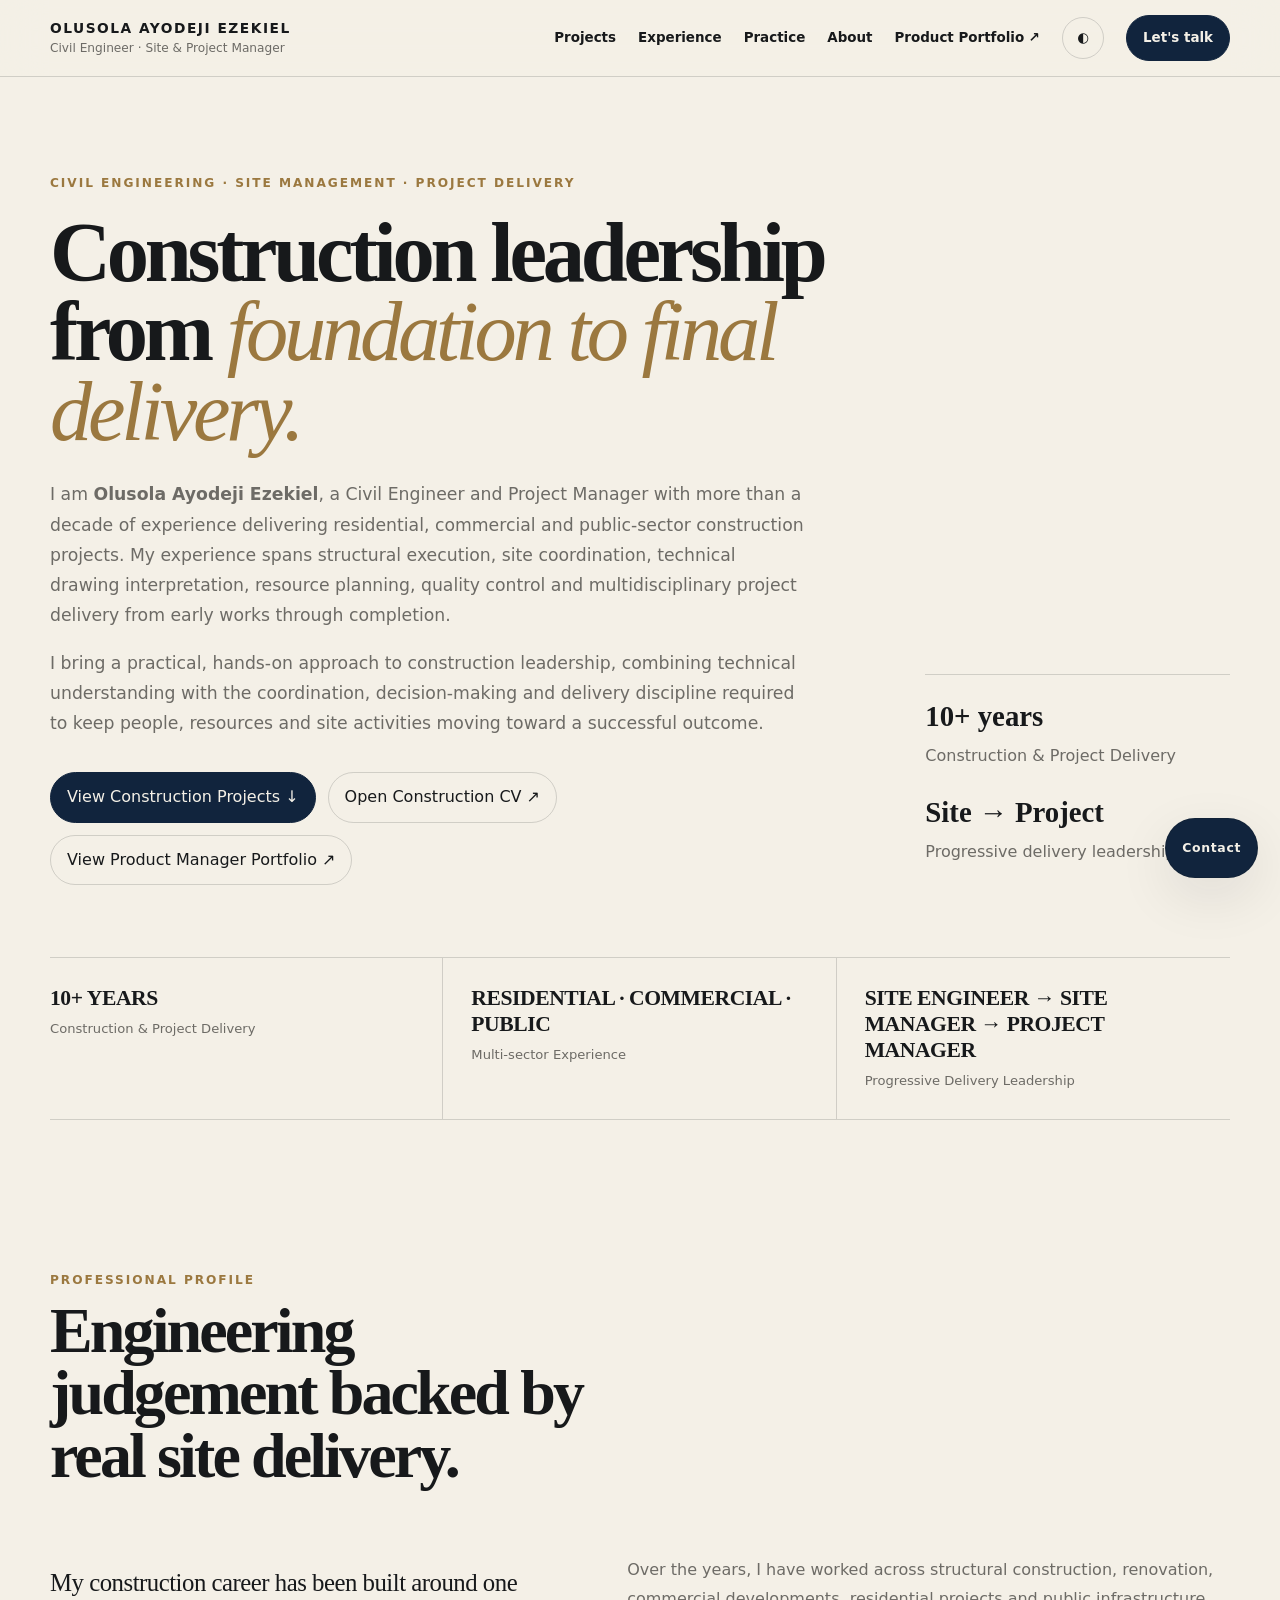
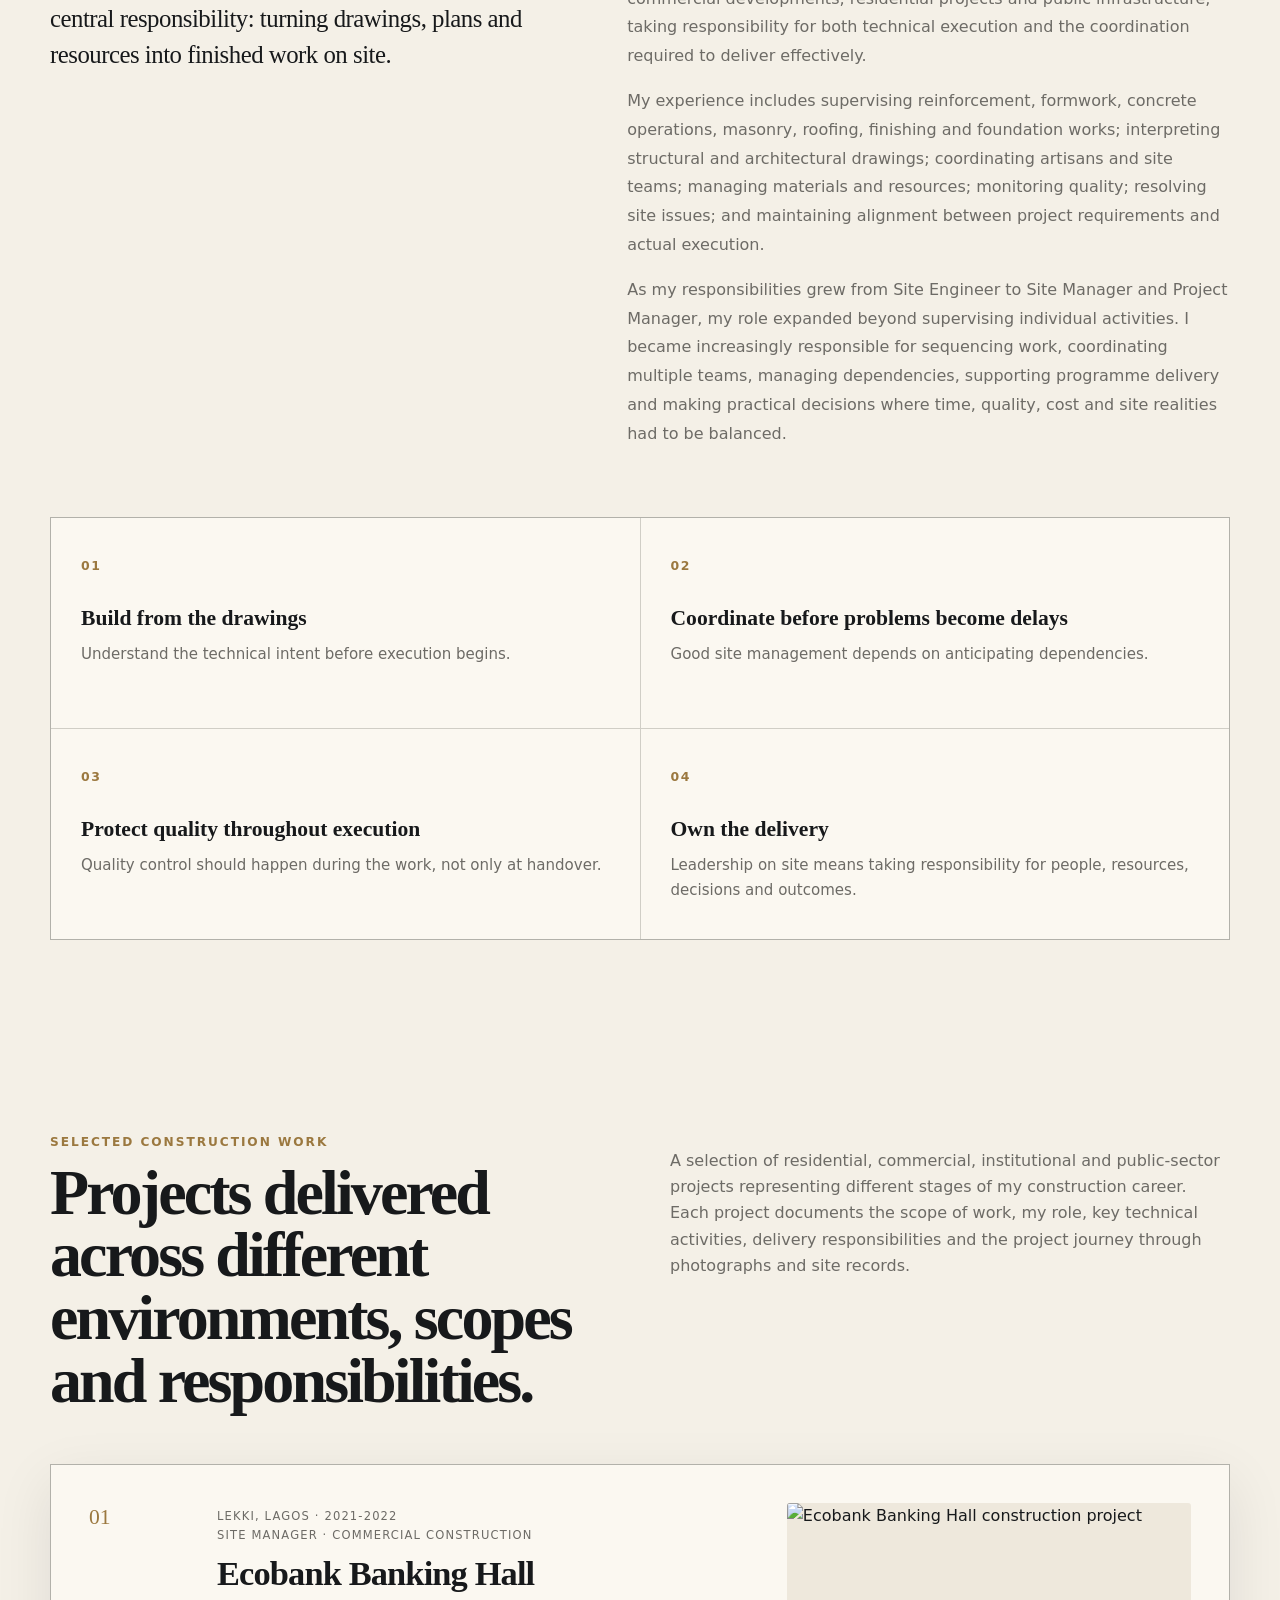
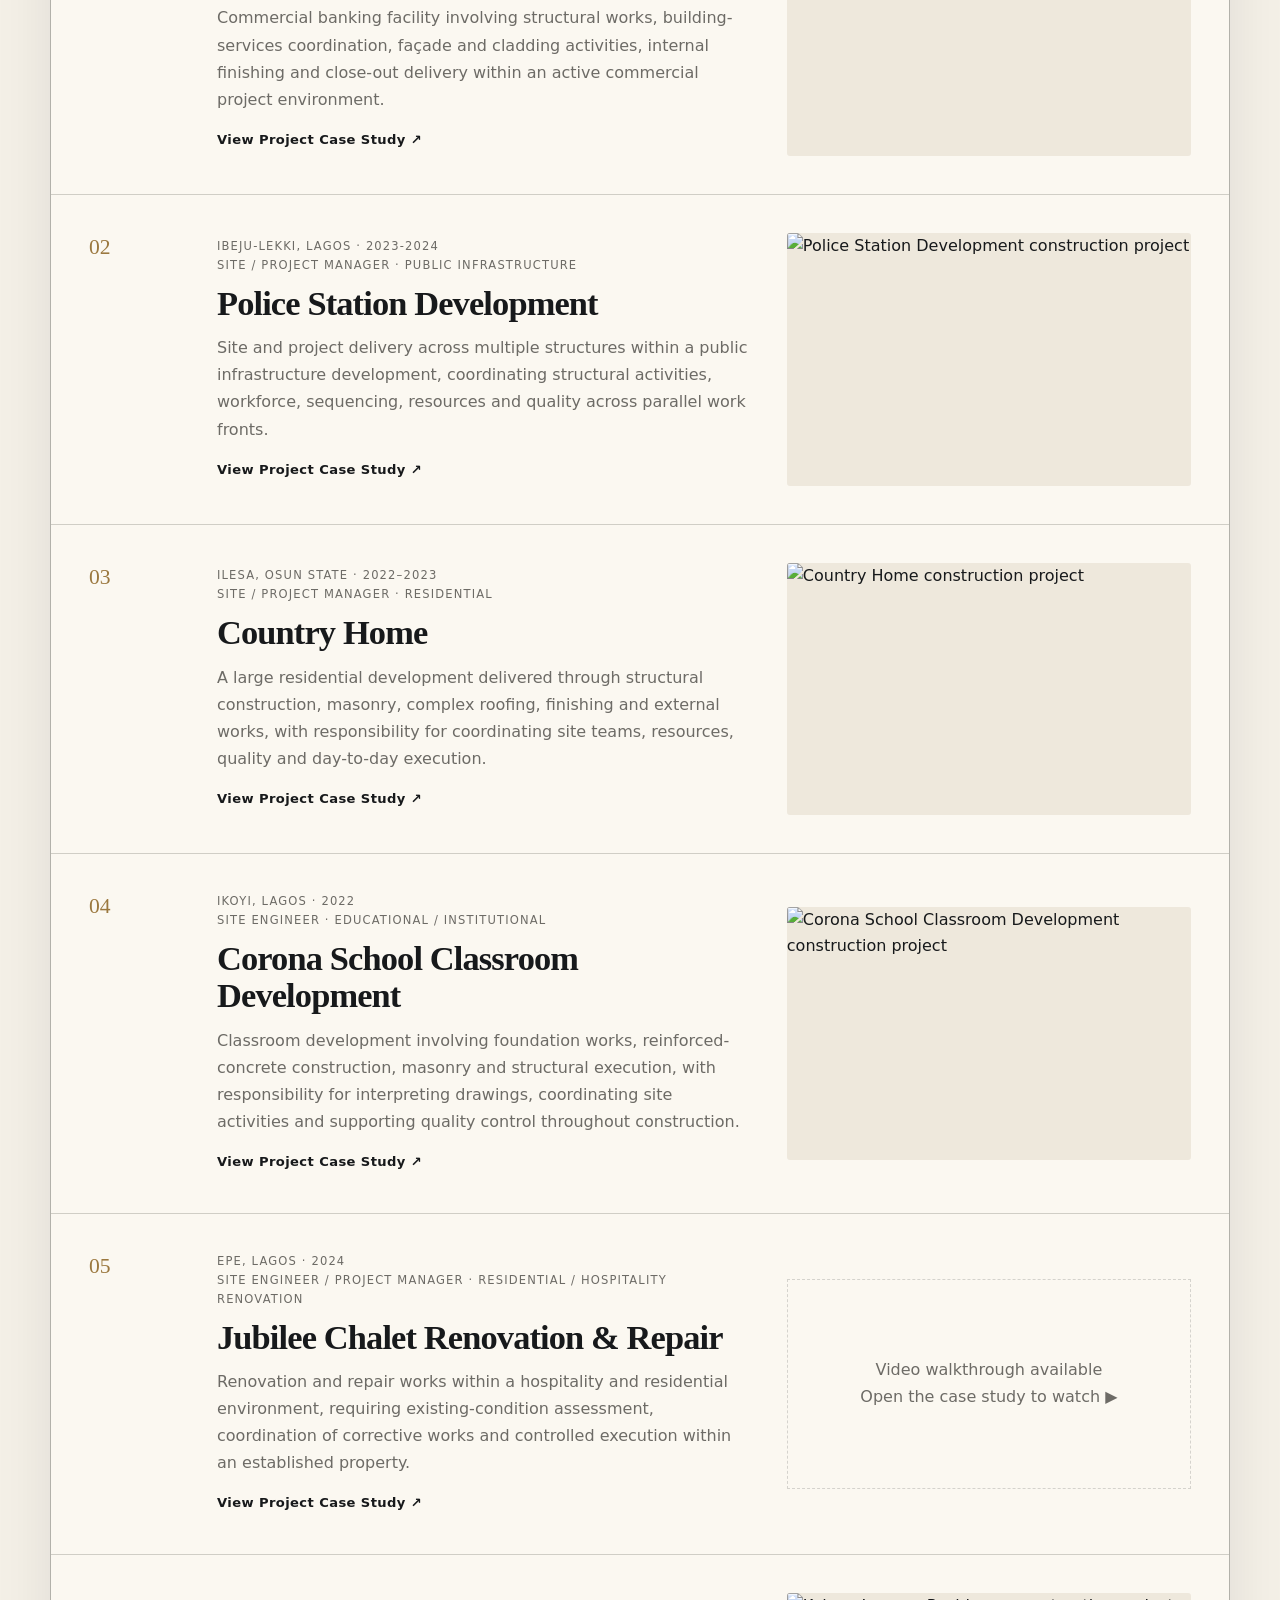
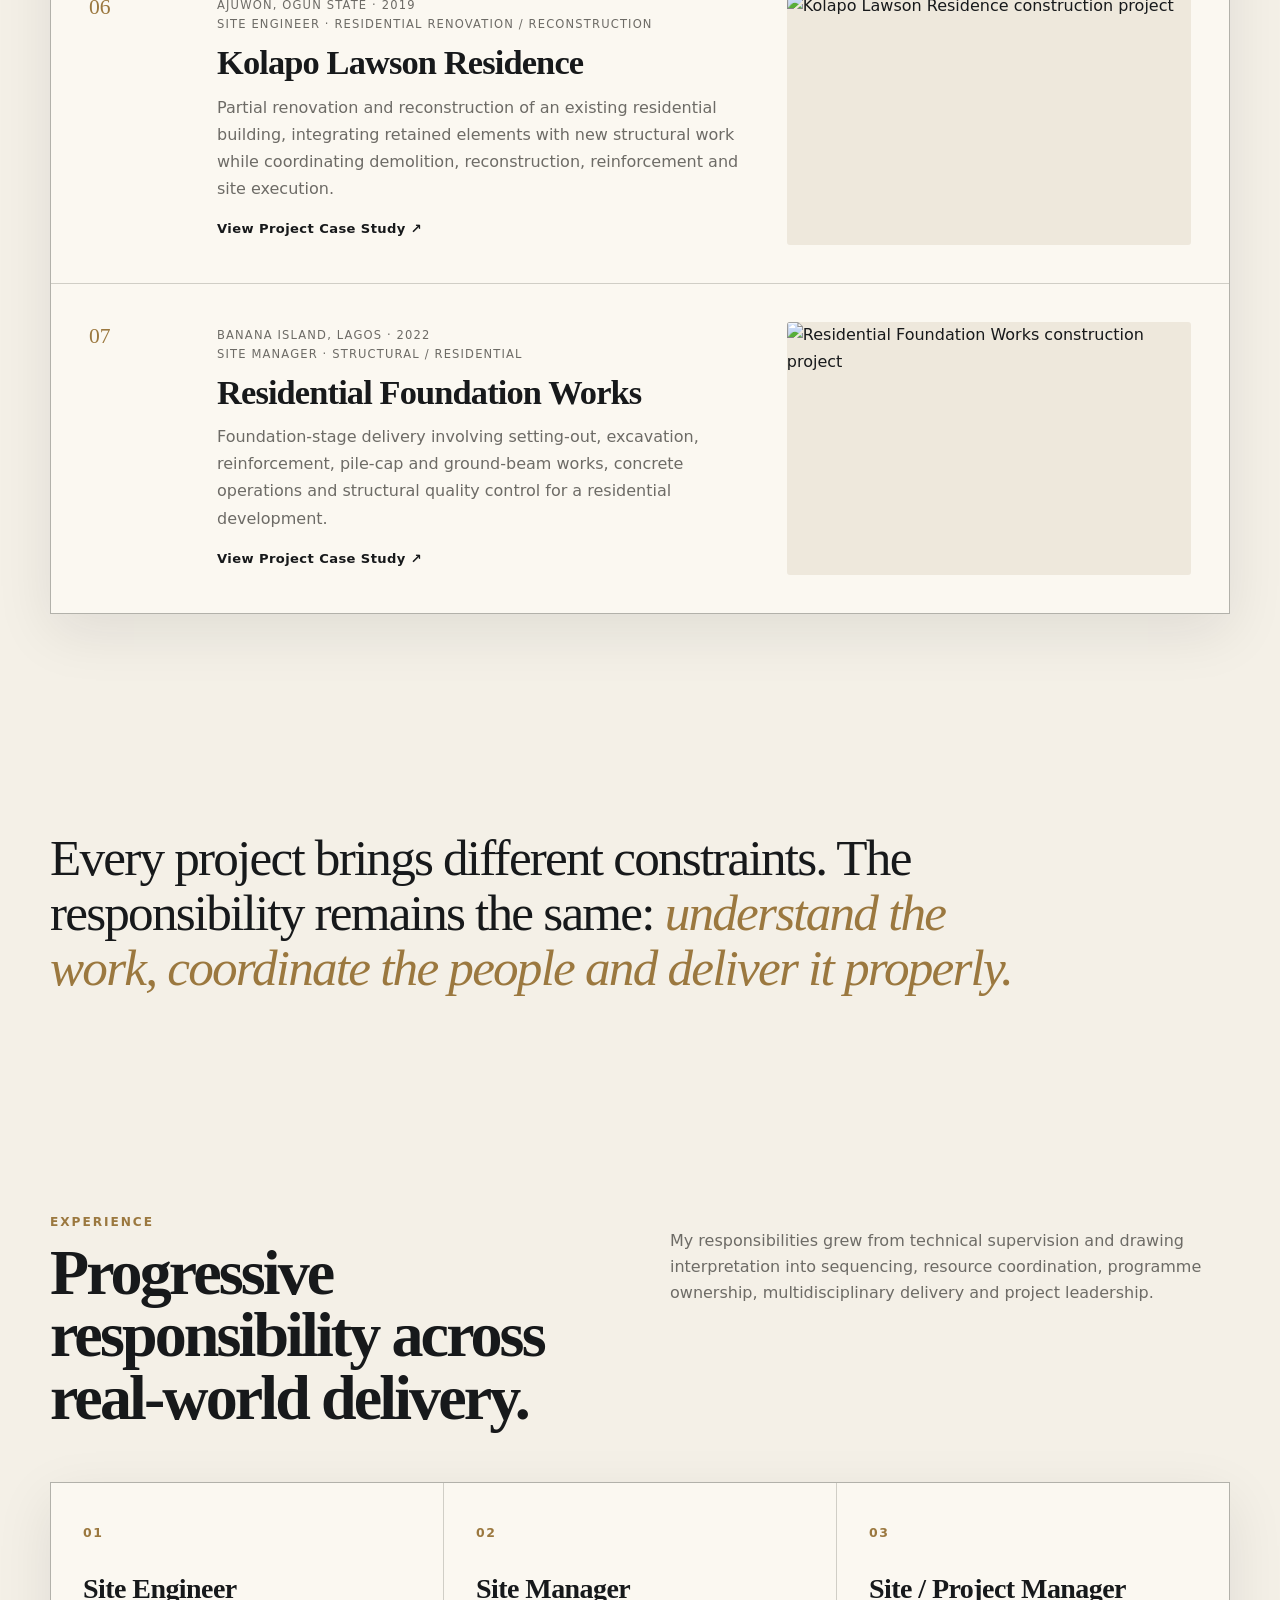
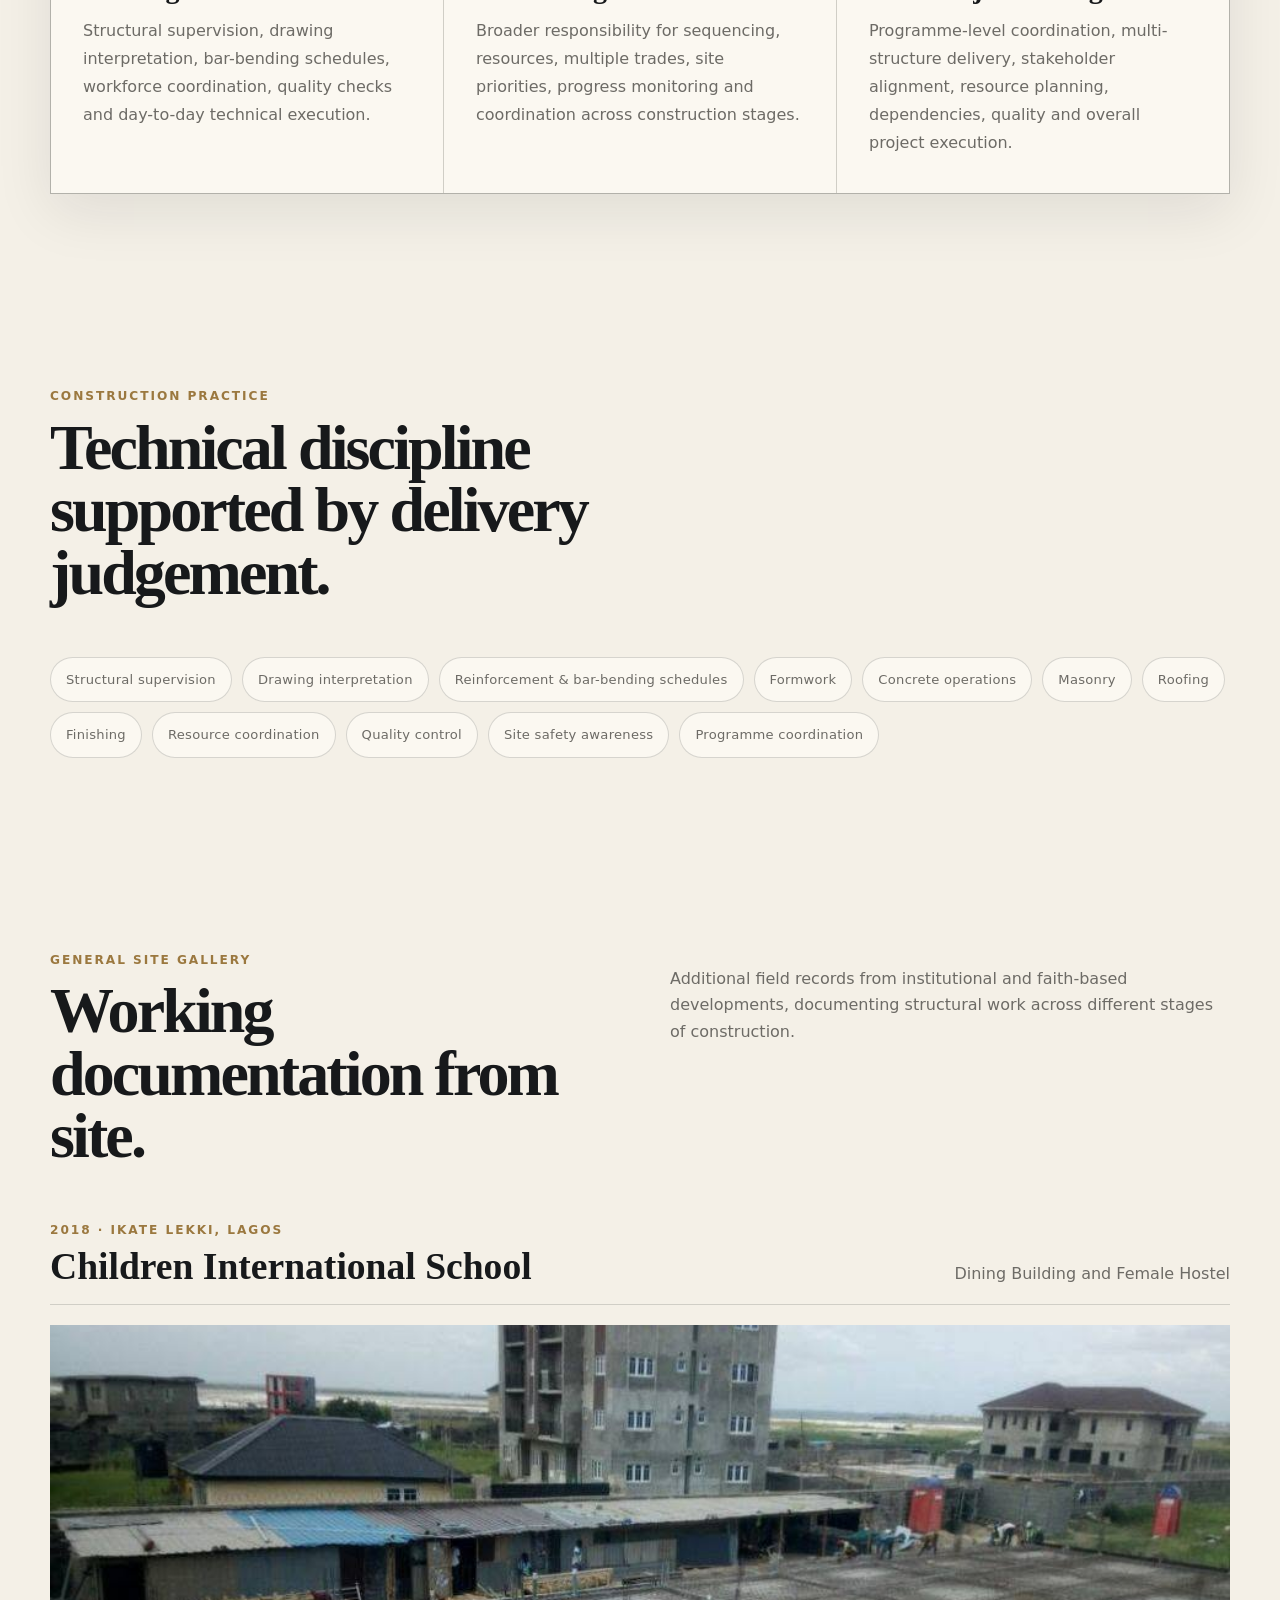
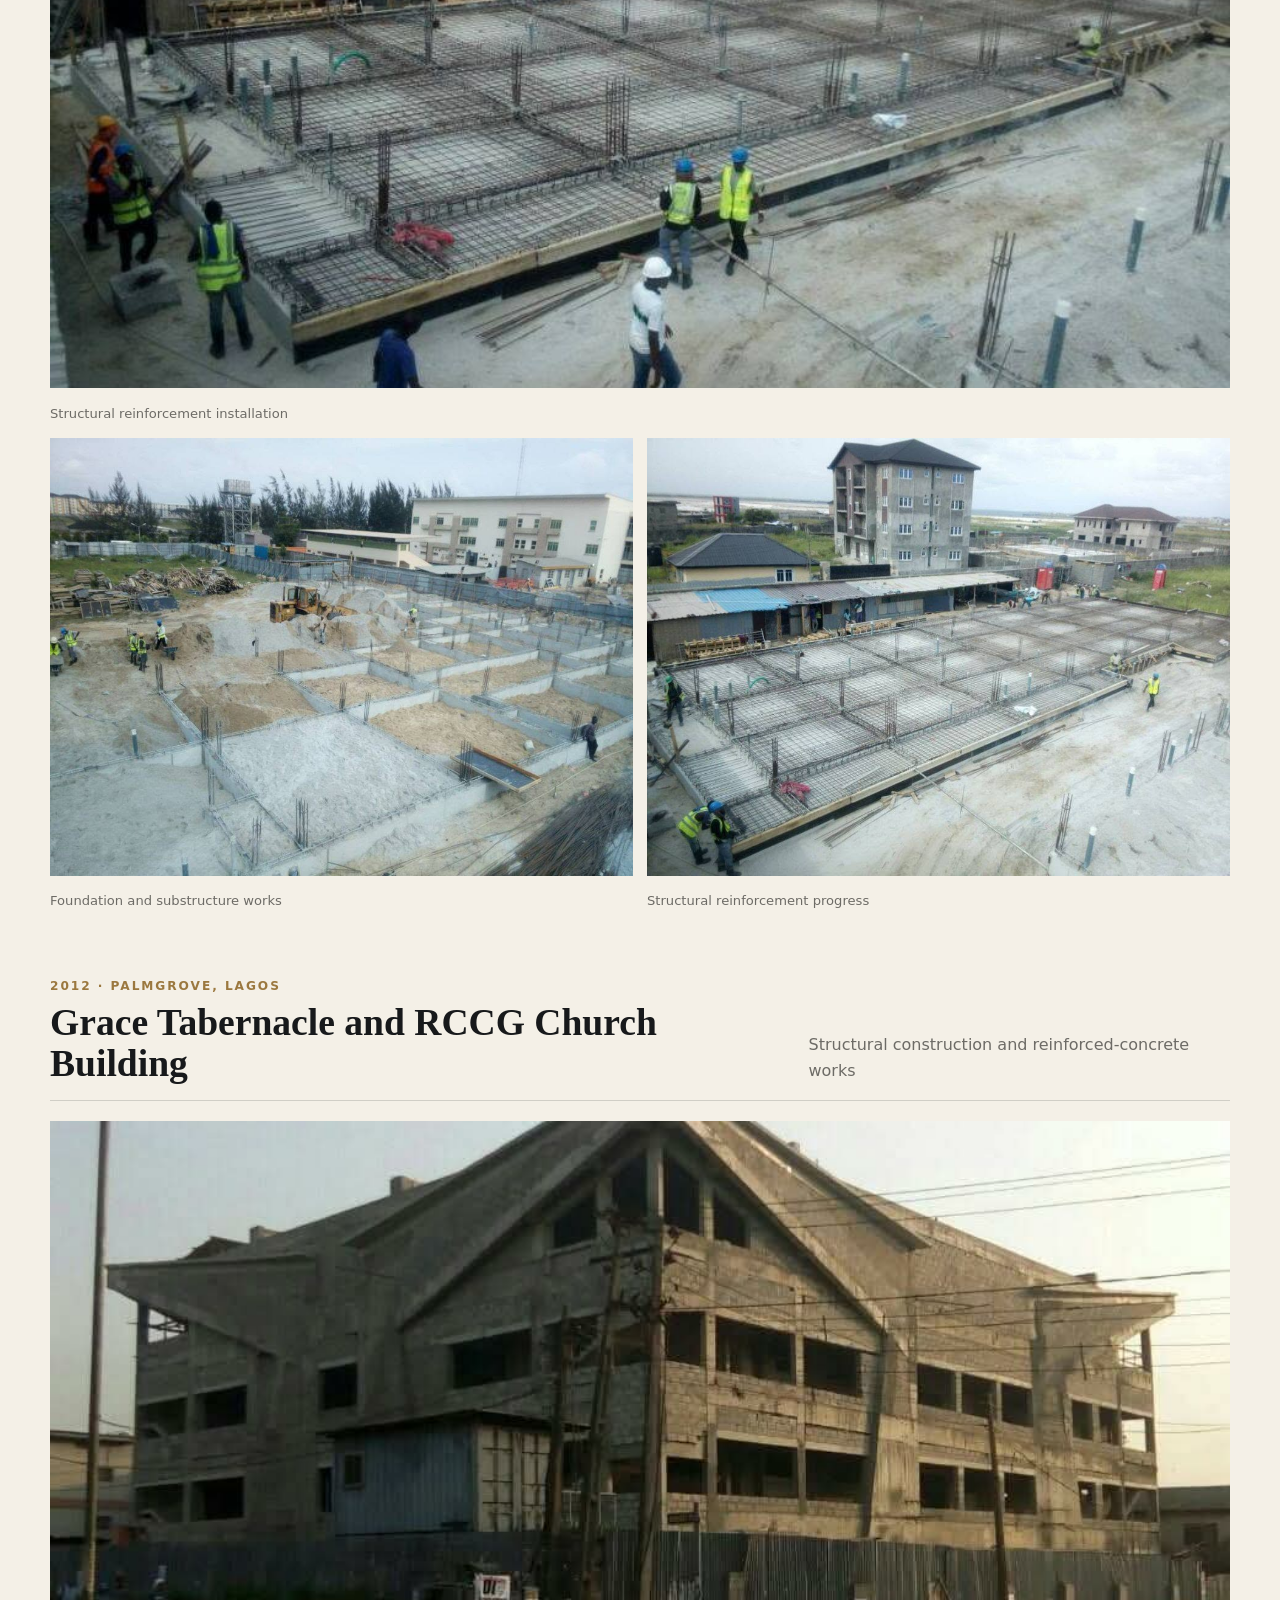
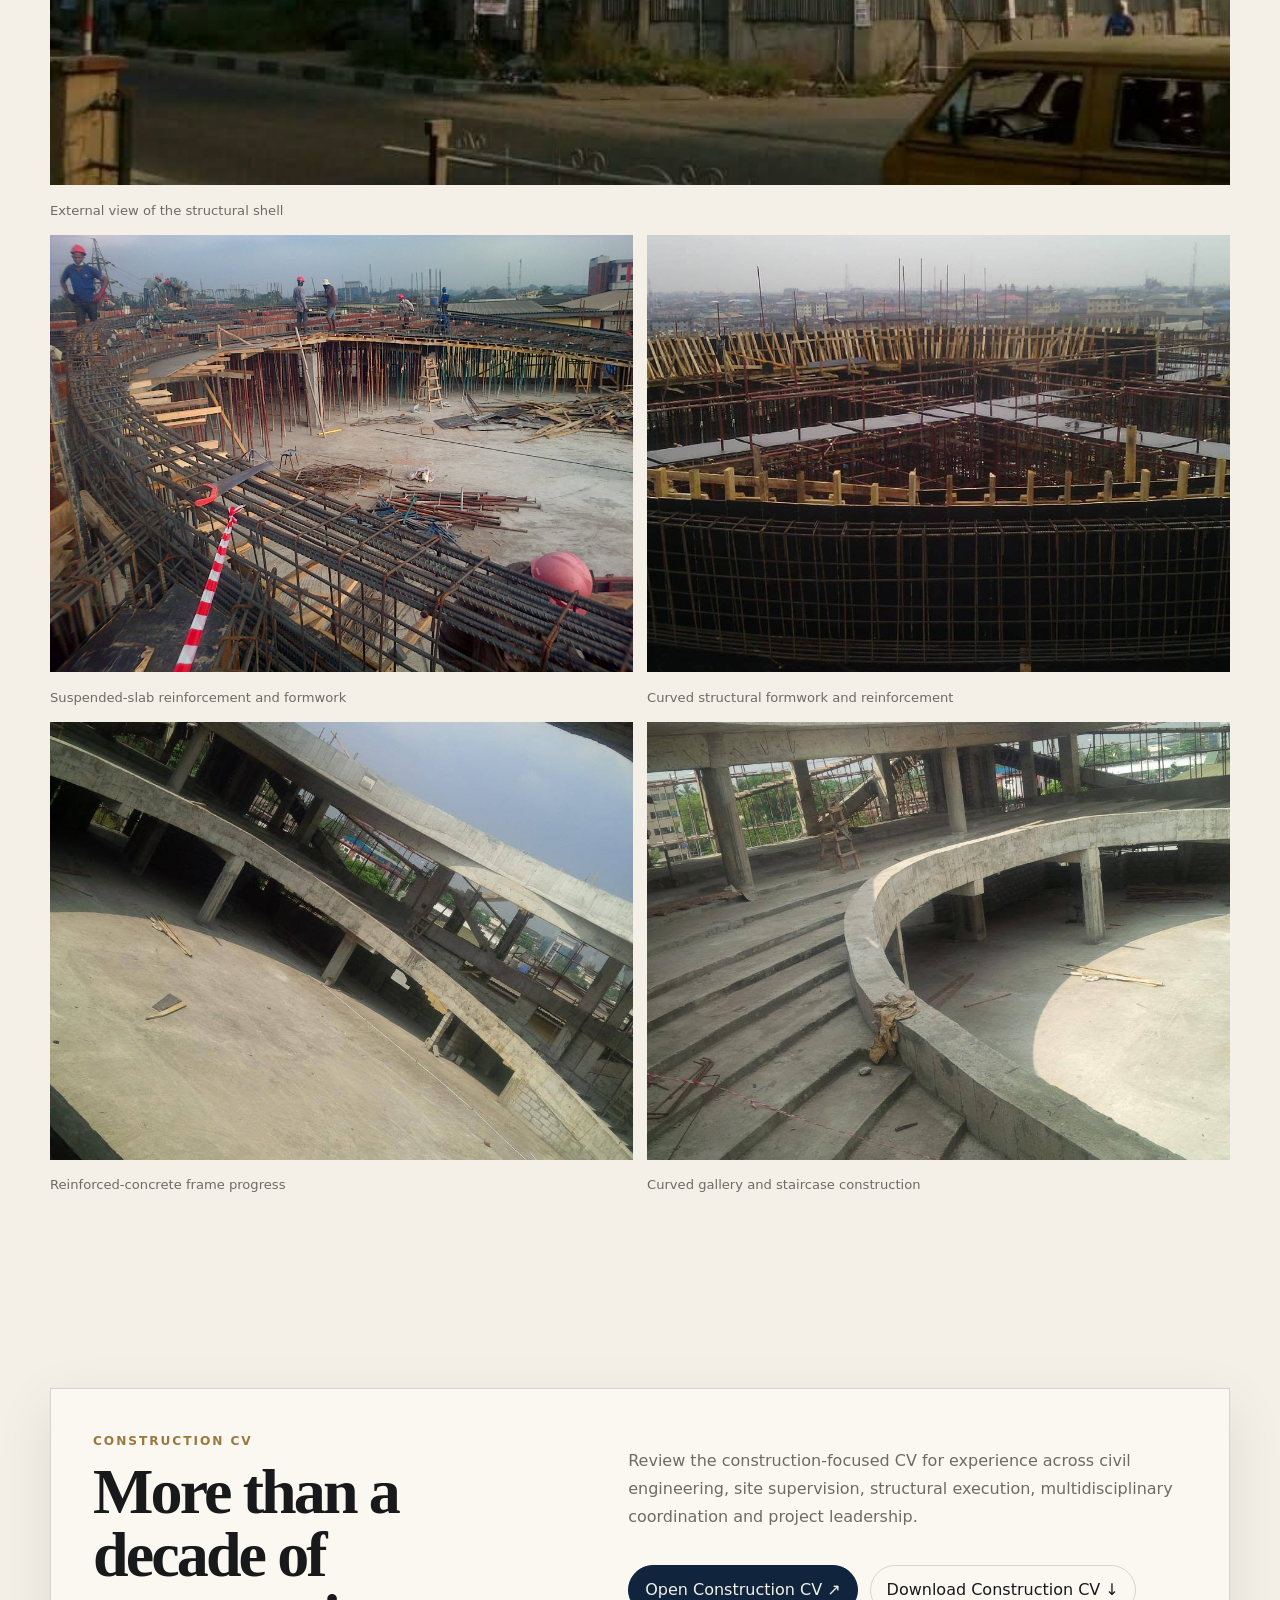
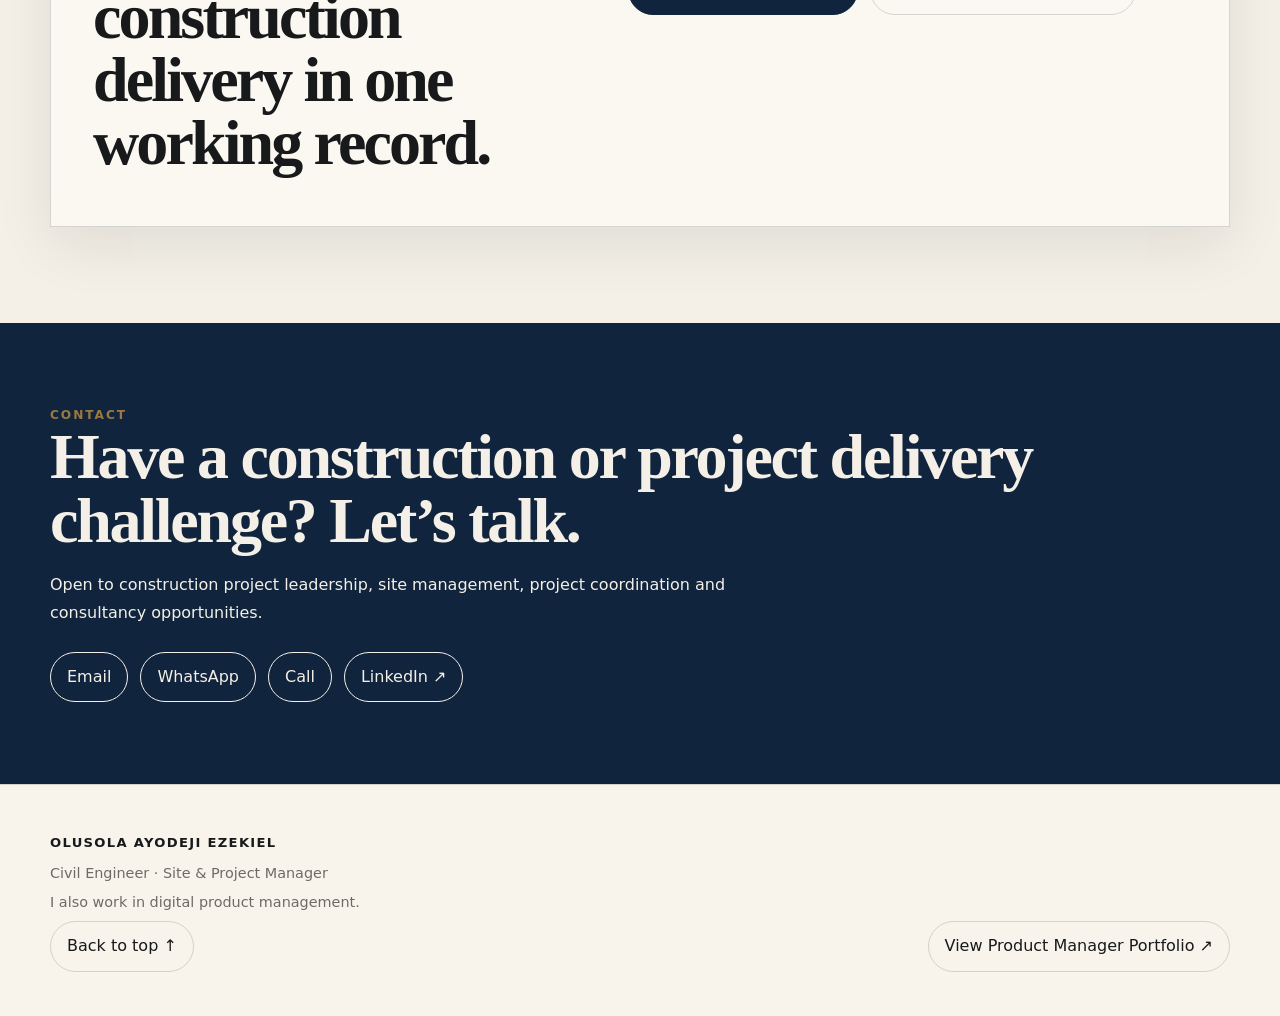
==== index.html @ a488f08c "Improve construction portfolio link preview" ====
<!doctype html>
<html lang="en"><head>
<meta charset="utf-8"><meta name="viewport" content="width=device-width,initial-scale=1">
<title>Olusola Ayodeji Ezekiel | Civil Engineer & Site / Project Manager</title>
<link rel="canonical" href="https://ezekiel-ayodeji-construction-portfo.vercel.app/">
<meta property="og:type" content="website">
<meta property="og:url" content="https://ezekiel-ayodeji-construction-portfo.vercel.app/">
<meta property="og:title" content="Olusola Ayodeji Ezekiel | Construction Portfolio">
<meta property="og:description" content="Construction leadership from foundation to final delivery.">
<meta property="og:image" content="https://ezekiel-ayodeji-construction-portfo.vercel.app/assets/og-construction.png">
<meta property="og:image:width" content="1200">
<meta property="og:image:height" content="630">
<meta property="og:image:alt" content="Olusola Ayodeji Ezekiel construction portfolio">
<meta name="twitter:card" content="summary_large_image">
<meta name="twitter:title" content="Olusola Ayodeji Ezekiel | Construction Portfolio">
<meta name="twitter:description" content="Construction leadership from foundation to final delivery.">
<meta name="twitter:image" content="https://ezekiel-ayodeji-construction-portfo.vercel.app/assets/og-construction.png">
<link rel="icon" href="assets/favicon.svg"><link rel="stylesheet" href="assets/styles.css">
</head><body>

<header class="site-header">
  <div class="wrap nav">
    <a class="brand" href="index.html#top"><strong>OLUSOLA AYODEJI EZEKIEL</strong><small>Civil Engineer · Site & Project Manager</small></a>
    <nav class="navlinks" aria-label="Primary">
      <a href="index.html#projects">Projects</a>
      <a href="index.html#experience">Experience</a>
      <a href="index.html#practice">Practice</a>
      <a href="index.html#about">About</a>
      <a class="nav-keep" href="https://ezekiel-ayodeji-portfolio.vercel.app" target="_blank" rel="noreferrer">Product Portfolio ↗</a>
      <button class="theme" data-theme-toggle aria-label="Switch theme">◐</button>
    </nav>
  </div>
</header>
<main id="top">
<section class="hero"><div class="wrap">
  <div class="hero-grid">
    <div><div class="eyebrow">Civil Engineering · Site Management · Project Delivery</div>
      <h1>Construction leadership from <em>foundation to final delivery.</em></h1>
      <p class="hero-intro">I am <strong>Olusola Ayodeji Ezekiel</strong>, a Civil Engineer and Project Manager with more than a decade of experience delivering residential, commercial and public-sector construction projects. My experience spans structural execution, site coordination, technical drawing interpretation, resource planning, quality control and multidisciplinary project delivery from early works through completion.</p>
      <p class="hero-intro">I bring a practical, hands-on approach to construction leadership, combining technical understanding with the coordination, decision-making and delivery discipline required to keep people, resources and site activities moving toward a successful outcome.</p>
      <div class="hero-actions"><a class="pill primary" href="#projects">View Construction Projects ↓</a><a class="pill" href="https://ezekiel-ayodeji-portfolio.vercel.app/documents/olusola-ayodeji-construction-cv.pdf" target="_blank" rel="noreferrer">Open Construction CV ↗</a><a class="pill" href="https://ezekiel-ayodeji-portfolio.vercel.app" target="_blank" rel="noreferrer">View Product Manager Portfolio ↗</a></div>
    </div>
    <aside class="hero-aside"><div><strong>10+ years</strong><p>Construction & Project Delivery</p></div><div><strong>Site → Project</strong><p>Progressive delivery leadership</p></div></aside>
  </div>
  <div class="cred"><div><b>10+ YEARS</b><span>Construction & Project Delivery</span></div><div><b>RESIDENTIAL · COMMERCIAL · PUBLIC</b><span>Multi-sector Experience</span></div><div><b>SITE ENGINEER → SITE MANAGER → PROJECT MANAGER</b><span>Progressive Delivery Leadership</span></div></div>
</div></section>

<section class="section" id="about"><div class="wrap">
  <div class="section-head"><div><div class="eyebrow">Professional Profile</div><h2>Engineering judgement backed by real site delivery.</h2></div></div>
  <div class="profile-copy"><p class="lead">My construction career has been built around one central responsibility: turning drawings, plans and resources into finished work on site.</p><div>
    <p>Over the years, I have worked across structural construction, renovation, commercial developments, residential projects and public infrastructure, taking responsibility for both technical execution and the coordination required to deliver effectively.</p>
    <p>My experience includes supervising reinforcement, formwork, concrete operations, masonry, roofing, finishing and foundation works; interpreting structural and architectural drawings; coordinating artisans and site teams; managing materials and resources; monitoring quality; resolving site issues; and maintaining alignment between project requirements and actual execution.</p>
    <p>As my responsibilities grew from Site Engineer to Site Manager and Project Manager, my role expanded beyond supervising individual activities. I became increasingly responsible for sequencing work, coordinating multiple teams, managing dependencies, supporting programme delivery and making practical decisions where time, quality, cost and site realities had to be balanced.</p>
  </div></div>
  <div class="principles">
    <article class="principle"><span>01</span><h3>Build from the drawings</h3><p>Understand the technical intent before execution begins.</p></article>
    <article class="principle"><span>02</span><h3>Coordinate before problems become delays</h3><p>Good site management depends on anticipating dependencies.</p></article>
    <article class="principle"><span>03</span><h3>Protect quality throughout execution</h3><p>Quality control should happen during the work, not only at handover.</p></article>
    <article class="principle"><span>04</span><h3>Own the delivery</h3><p>Leadership on site means taking responsibility for people, resources, decisions and outcomes.</p></article>
  </div>
</div></section>

<section class="section" id="projects"><div class="wrap">
  <div class="section-head"><div><div class="eyebrow">Selected Construction Work</div><h2>Projects delivered across different environments, scopes and responsibilities.</h2></div><p>A selection of residential, commercial, institutional and public-sector projects representing different stages of my construction career. Each project documents the scope of work, my role, key technical activities, delivery responsibilities and the project journey through photographs and site records.</p></div>
  <div class="project-list">
<a class="project-card" href="projects/ecobank-banking-hall.html">
  <div class="num">01</div>
  <div>
    <div class="meta">Lekki, Lagos · 2021-2022<br>Site Manager · Commercial Construction</div>
    <h3>Ecobank Banking Hall</h3>
    <p>Commercial banking facility involving structural works, building-services coordination, façade and cladding activities, internal finishing and close-out delivery within an active commercial project environment.</p>
    <p><strong>View Project Case Study ↗</strong></p>
  </div>
    <img class="card-image" loading="lazy" decoding="async" src="https://ezekiel-ayodeji-portfolio.vercel.app/portfolio/full/ecobank-1.jpg" alt="Ecobank Banking Hall construction project">
</a>
<a class="project-card" href="projects/police-station-development.html">
  <div class="num">02</div>
  <div>
    <div class="meta">Ibeju-Lekki, Lagos · 2023-2024<br>Site / Project Manager · Public Infrastructure</div>
    <h3>Police Station Development</h3>
    <p>Site and project delivery across multiple structures within a public infrastructure development, coordinating structural activities, workforce, sequencing, resources and quality across parallel work fronts.</p>
    <p><strong>View Project Case Study ↗</strong></p>
  </div>
    <img class="card-image" loading="lazy" decoding="async" src="https://ezekiel-ayodeji-portfolio.vercel.app/portfolio/full/police-1.jpg" alt="Police Station Development construction project">
</a>
<a class="project-card" href="projects/country-home.html">
  <div class="num">03</div>
  <div>
    <div class="meta">Ilesa, Osun State · 2022–2023<br>Site / Project Manager · Residential</div>
    <h3>Country Home</h3>
    <p>A large residential development delivered through structural construction, masonry, complex roofing, finishing and external works, with responsibility for coordinating site teams, resources, quality and day-to-day execution.</p>
    <p><strong>View Project Case Study ↗</strong></p>
  </div>
    <img class="card-image" loading="lazy" decoding="async" src="https://ezekiel-ayodeji-portfolio.vercel.app/portfolio/full/country-1.jpg" alt="Country Home construction project">
</a>
<a class="project-card" href="projects/corona-school-classroom-development.html">
  <div class="num">04</div>
  <div>
    <div class="meta">Ikoyi, Lagos · 2022<br>Site Engineer · Educational / Institutional</div>
    <h3>Corona School Classroom Development</h3>
    <p>Classroom development involving foundation works, reinforced-concrete construction, masonry and structural execution, with responsibility for interpreting drawings, coordinating site activities and supporting quality control throughout construction.</p>
    <p><strong>View Project Case Study ↗</strong></p>
  </div>
    <img class="card-image" loading="lazy" decoding="async" src="https://ezekiel-ayodeji-portfolio.vercel.app/portfolio/full/corona-1.jpg" alt="Corona School Classroom Development construction project">
</a>
<a class="project-card" href="projects/jubilee-chalet-renovation.html">
  <div class="num">05</div>
  <div>
    <div class="meta">Epe, Lagos · 2024<br>Site Engineer / Project Manager · Residential / Hospitality Renovation</div>
    <h3>Jubilee Chalet Renovation &amp; Repair</h3>
    <p>Renovation and repair works within a hospitality and residential environment, requiring existing-condition assessment, coordination of corrective works and controlled execution within an established property.</p>
    <p><strong>View Project Case Study ↗</strong></p>
  </div>
  <div class="placeholder">Video walkthrough available<br>Open the case study to watch ▶</div>
</a>
<a class="project-card" href="projects/kolapo-lawson-residence.html">
  <div class="num">06</div>
  <div>
    <div class="meta">Ajuwon, Ogun State · 2019<br>Site Engineer · Residential Renovation / Reconstruction</div>
    <h3>Kolapo Lawson Residence</h3>
    <p>Partial renovation and reconstruction of an existing residential building, integrating retained elements with new structural work while coordinating demolition, reconstruction, reinforcement and site execution.</p>
    <p><strong>View Project Case Study ↗</strong></p>
  </div>
    <img class="card-image" loading="lazy" decoding="async" src="https://ezekiel-ayodeji-portfolio.vercel.app/portfolio/full/kolapo-1.jpg" alt="Kolapo Lawson Residence construction project">
</a>
<a class="project-card" href="projects/residential-foundation-works.html">
  <div class="num">07</div>
  <div>
    <div class="meta">Banana Island, Lagos · 2022<br>Site Manager · Structural / Residential</div>
    <h3>Residential Foundation Works</h3>
    <p>Foundation-stage delivery involving setting-out, excavation, reinforcement, pile-cap and ground-beam works, concrete operations and structural quality control for a residential development.</p>
    <p><strong>View Project Case Study ↗</strong></p>
  </div>
    <img class="card-image" loading="lazy" decoding="async" src="https://ezekiel-ayodeji-portfolio.vercel.app/portfolio/full/banana-1.jpg" alt="Residential Foundation Works construction project">
</a></div>
</div></section>

<section class="section"><div class="wrap"><p class="statement">Every project brings different constraints. The responsibility remains the same: <em>understand the work, coordinate the people and deliver it properly.</em></p></div></section>

<section class="section" id="experience"><div class="wrap">
  <div class="section-head"><div><div class="eyebrow">Experience</div><h2>Progressive responsibility across real-world delivery.</h2></div><p>My responsibilities grew from technical supervision and drawing interpretation into sequencing, resource coordination, programme ownership, multidisciplinary delivery and project leadership.</p></div>
  <div class="progression">
    <article><span>01</span><h3>Site Engineer</h3><p>Structural supervision, drawing interpretation, bar-bending schedules, workforce coordination, quality checks and day-to-day technical execution.</p></article>
    <article><span>02</span><h3>Site Manager</h3><p>Broader responsibility for sequencing, resources, multiple trades, site priorities, progress monitoring and coordination across construction stages.</p></article>
    <article><span>03</span><h3>Site / Project Manager</h3><p>Programme-level coordination, multi-structure delivery, stakeholder alignment, resource planning, dependencies, quality and overall project execution.</p></article>
  </div>
</div></section>

<section class="section" id="practice"><div class="wrap">
  <div class="section-head"><div><div class="eyebrow">Construction Practice</div><h2>Technical discipline supported by delivery judgement.</h2></div></div>
  <div class="practice"><span>Structural supervision</span><span>Drawing interpretation</span><span>Reinforcement & bar-bending schedules</span><span>Formwork</span><span>Concrete operations</span><span>Masonry</span><span>Roofing</span><span>Finishing</span><span>Resource coordination</span><span>Quality control</span><span>Site safety awareness</span><span>Programme coordination</span></div>
</div></section>

<section class="section" id="site-gallery"><div class="wrap">
  <div class="section-head">
    <div><div class="eyebrow">General Site Gallery</div><h2>Working documentation from site.</h2></div>
    <p>Additional field records from institutional and faith-based developments, documenting structural work across different stages of construction.</p>
  </div>

  <div class="site-gallery-groups">
    <div>
      <div class="site-gallery-heading">
        <div><div class="eyebrow">2018 · Ikate Lekki, Lagos</div><h3>Children International School</h3></div>
        <p>Dining Building and Female Hostel</p>
      </div>

      <div class="gallery">
        <figure>
          <img data-lightbox loading="lazy" decoding="async" src="assets/FB_IMG_1788421223582.jpg" alt="Reinforcement installation at Children International School">
          <figcaption>Structural reinforcement installation</figcaption>
        </figure>
        <figure>
          <img data-lightbox loading="lazy" decoding="async" src="assets/FB_IMG_1788421227691.jpg" alt="Foundation works at Children International School">
          <figcaption>Foundation and substructure works</figcaption>
        </figure>
        <figure>
          <img data-lightbox loading="lazy" decoding="async" src="assets/FB_IMG_1788421232331.jpg" alt="Structural reinforcement progress at Children International School">
          <figcaption>Structural reinforcement progress</figcaption>
        </figure>
      </div>
    </div>

    <div>
      <div class="site-gallery-heading">
        <div><div class="eyebrow">2012 · Palmgrove, Lagos</div><h3>Grace Tabernacle and RCCG Church Building</h3></div>
        <p>Structural construction and reinforced-concrete works</p>
      </div>

      <div class="gallery">
        <figure>
          <img data-lightbox loading="lazy" decoding="async" src="assets/FB_IMG_1788421244027.jpg" alt="External structural shell of the Palmgrove church building">
          <figcaption>External view of the structural shell</figcaption>
        </figure>
        <figure>
          <img data-lightbox loading="lazy" decoding="async" src="assets/FB_IMG_1788421315150.jpg" alt="Suspended-slab reinforcement and formwork at the Palmgrove church">
          <figcaption>Suspended-slab reinforcement and formwork</figcaption>
        </figure>
        <figure>
          <img data-lightbox loading="lazy" decoding="async" src="assets/FB_IMG_1788421312168.jpg" alt="Curved structural formwork at the Palmgrove church">
          <figcaption>Curved structural formwork and reinforcement</figcaption>
        </figure>
        <figure>
          <img data-lightbox loading="lazy" decoding="async" src="assets/FB_IMG_1788421295548.jpg" alt="Reinforced-concrete frame at the Palmgrove church">
          <figcaption>Reinforced-concrete frame progress</figcaption>
        </figure>
        <figure>
          <img data-lightbox loading="lazy" decoding="async" src="assets/FB_IMG_1788421291436.jpg" alt="Curved gallery and staircase at the Palmgrove church">
          <figcaption>Curved gallery and staircase construction</figcaption>
        </figure>
      </div>
    </div>
  </div>
</div></section>

<div class="modal" role="dialog" aria-modal="true" aria-label="Site gallery image">
  <button type="button" aria-label="Close image">×</button>
  <img alt="">
</div>

<section class="section"><div class="wrap">
  <div class="about-box"><div><div class="eyebrow">Construction CV</div><h2>More than a decade of construction delivery in one working record.</h2></div><div><p>Review the construction-focused CV for experience across civil engineering, site supervision, structural execution, multidisciplinary coordination and project leadership.</p><div class="hero-actions"><a class="pill primary" href="https://ezekiel-ayodeji-portfolio.vercel.app/documents/olusola-ayodeji-construction-cv.pdf" target="_blank">Open Construction CV ↗</a><a class="pill" href="https://ezekiel-ayodeji-portfolio.vercel.app/documents/olusola-ayodeji-construction-cv.pdf" download>Download Construction CV ↓</a></div></div></div>
</div></section>

<section class="cta-band" id="contact"><div class="wrap">
  <div class="eyebrow">Contact</div><h2>Have a construction or project delivery challenge? Let’s talk.</h2>
  <p>Open to construction project leadership, site management, project coordination and consultancy opportunities.</p>
  <div class="cta-actions"><a class="pill" href="mailto:Olusola40@gmail.com">Email</a><a class="pill" href="https://wa.me/2349015934337" target="_blank">WhatsApp</a><a class="pill" href="tel:+2349015934337">Call</a><a class="pill" href="https://www.linkedin.com/in/ayodeji-ezekiel-olusola/" target="_blank">LinkedIn ↗</a></div>
</div></section>
</main>

<footer class="footer">
  <div class="wrap footer-grid">
    <div>
      <strong>OLUSOLA AYODEJI EZEKIEL</strong>
      <p>Civil Engineer · Site & Project Manager</p>
      <p>I also work in digital product management.</p>
    </div>
   <a class="pill" href="https://ezekiel-ayodeji-portfolio.vercel.app" target="_blank" rel="noreferrer">View Product Manager Portfolio ↗</a>
  </div>
</footer>
<script src="assets/site.js"></script></body></html>
---- assets/styles.css ----
:root{
  --bg:#f4f0e7;--surface:#fbf8f1;--ink:#17191b;--muted:#6d6b66;--navy:#11243d;
  --gold:#9b783f;--line:rgba(23,25,27,.16);--card:#eee8dc;--shadow:0 18px 55px rgba(20,25,30,.09);
}
html[data-theme="dark"]{--bg:#0c1624;--surface:#111e2e;--ink:#eef1f4;--muted:#aab2bd;--navy:#f5f1e8;--gold:#c59a57;--line:rgba(255,255,255,.14);--card:#132236;--shadow:0 18px 55px rgba(0,0,0,.28)}
*{box-sizing:border-box}html{scroll-behavior:smooth}body{margin:0;background:var(--bg);color:var(--ink);font-family:Inter,ui-sans-serif,system-ui,-apple-system,BlinkMacSystemFont,"Segoe UI",sans-serif;line-height:1.65}
a{color:inherit;text-decoration:none}button{font:inherit}.wrap{width:min(1180px,calc(100% - 40px));margin:auto}.eyebrow{font-size:.76rem;letter-spacing:.16em;text-transform:uppercase;font-weight:800;color:var(--gold)}
.site-header{position:sticky;top:0;z-index:50;background:color-mix(in srgb,var(--bg) 92%, transparent);backdrop-filter:blur(20px);border-bottom:1px solid var(--line)}
.nav{min-height:76px;display:flex;align-items:center;gap:28px}.brand{display:flex;flex-direction:column;margin-right:auto;line-height:1.2}.brand strong{font-size:.86rem;letter-spacing:.11em}.brand small{margin-top:4px;color:var(--muted);font-size:.76rem}
.navlinks{display:flex;gap:22px;align-items:center;font-size:.84rem;font-weight:600}.navlinks a{transition:.2s}.navlinks a:hover{color:var(--gold)}.pill{display:inline-flex;align-items:center;gap:8px;border:1px solid var(--line);padding:11px 16px;border-radius:999px}.primary{background:var(--navy);color:var(--bg);border-color:var(--navy)}html[data-theme="dark"] .primary{color:#0c1624;background:#f3eee3}
.theme{width:42px;height:42px;border-radius:50%;border:1px solid var(--line);background:transparent;color:var(--ink);cursor:pointer}
.hero{padding:96px 0 54px}.hero-grid{display:grid;grid-template-columns:1.45fr .55fr;gap:72px;align-items:end}.hero h1{font-family:Georgia,"Times New Roman",serif;font-size:clamp(3.4rem,6.6vw,7rem);line-height:.94;letter-spacing:-.05em;margin:20px 0 28px;max-width:940px}.hero h1 em{font-weight:400;color:var(--gold)}.hero-intro{max-width:760px;font-size:1.08rem;line-height:1.75;color:var(--muted)}.hero-actions{display:flex;gap:12px;flex-wrap:wrap;margin-top:34px}
.hero-aside{border-top:1px solid var(--line);padding-top:18px}.hero-aside strong{display:block;font-size:1.8rem;font-family:Georgia,serif}.hero-aside p{margin:2px 0 20px;color:var(--muted)}
.cred{display:grid;grid-template-columns:repeat(3,1fr);border-top:1px solid var(--line);border-bottom:1px solid var(--line);margin-top:72px}.cred div{padding:28px 28px 28px 0;border-right:1px solid var(--line)}.cred div+div{padding-left:28px}.cred div:last-child{border-right:0}.cred b{display:block;font-family:Georgia,serif;font-size:1.35rem;line-height:1.2;letter-spacing:-.02em}.cred span{display:block;margin-top:7px;color:var(--muted);font-size:.82rem;line-height:1.5}
.section{padding:96px 0}.section-head{display:grid;grid-template-columns:1fr 1fr;gap:60px;margin-bottom:42px}.section h2,.project-hero h1{font-family:Georgia,"Times New Roman",serif;font-size:clamp(2.6rem,5vw,5rem);line-height:.98;letter-spacing:-.045em;margin:10px 0}.section-head p{color:var(--muted);max-width:620px}
.profile-copy{display:grid;grid-template-columns:.9fr 1.1fr;gap:84px;align-items:start}.profile-copy .lead{font-family:Georgia,"Times New Roman",serif;font-size:1.55rem;line-height:1.45;letter-spacing:-.02em;color:var(--ink)}.profile-copy p{color:var(--muted);line-height:1.8}.principles{display:grid;grid-template-columns:repeat(2,1fr);gap:1px;background:var(--line);border:1px solid var(--line);margin-top:52px}.principle{background:var(--surface);padding:34px 30px;min-height:210px}.principle span{color:var(--gold);font-weight:800;font-size:.78rem;letter-spacing:.12em}.principle h3{margin:28px 0 10px;font-family:Georgia,"Times New Roman",serif;font-size:1.35rem;line-height:1.2}.principle p{margin:0;color:var(--muted);font-size:.94rem;line-height:1.7}
.project-list{display:grid;gap:1px;background:var(--line);border:1px solid var(--line);box-shadow:var(--shadow)}.project-card{display:grid;grid-template-columns:90px 1.25fr .95fr;gap:38px;padding:38px;background:var(--surface);align-items:center;transition:background .25s ease,transform .25s ease}.project-card:hover{background:var(--card)}.project-card .num{align-self:start;font-family:Georgia,"Times New Roman",serif;font-size:1.35rem;line-height:1;color:var(--gold);padding-top:4px}.project-card h3{font-family:Georgia,"Times New Roman",serif;font-size:2.15rem;line-height:1.08;letter-spacing:-.025em;margin:10px 0 12px}.meta{font-size:.72rem;text-transform:uppercase;letter-spacing:.1em;line-height:1.65;color:var(--muted)}.project-card p{margin:12px 0 0;color:var(--muted);line-height:1.7}.project-card p strong{color:var(--ink);font-size:.82rem;letter-spacing:.03em}.card-image{width:100%;aspect-ratio:16/10;object-fit:cover;border-radius:3px;background:var(--card);transition:transform .35s ease}.project-card:hover .card-image{transform:scale(1.015)}.placeholder{display:grid;place-items:center;min-height:210px;border:1px dashed var(--line);color:var(--muted);text-align:center;padding:25px}
.statement{font-family:Georgia,"Times New Roman",serif;font-size:clamp(2.1rem,4vw,4.2rem);line-height:1.08;letter-spacing:-.035em;max-width:980px;margin:0;padding:24px 0}.statement em{color:var(--gold);font-weight:400}
.progression{display:grid;grid-template-columns:repeat(3,1fr);gap:1px;background:var(--line);border:1px solid var(--line);box-shadow:var(--shadow)}.progression article{background:var(--surface);padding:36px 32px;min-height:260px}.progression span{color:var(--gold);font-weight:800;font-size:.78rem;letter-spacing:.12em}.progression h3{font-family:Georgia,"Times New Roman",serif;font-size:1.75rem;line-height:1.15;margin:28px 0 12px;letter-spacing:-.02em}.progression p{color:var(--muted);line-height:1.75;margin:0}
.practice{display:flex;flex-wrap:wrap;gap:10px}.practice span{border:1px solid var(--line);border-radius:999px;padding:11px 15px;background:var(--surface);font-size:.82rem;letter-spacing:.02em;color:var(--muted);transition:background .2s ease,color .2s ease,border-color .2s ease}.practice span:hover{background:var(--card);color:var(--ink);border-color:color-mix(in srgb,var(--gold) 45%,var(--line))}
.about-box{display:grid;grid-template-columns:.9fr 1.1fr;gap:78px;align-items:start;padding:42px;border:1px solid var(--line);background:var(--surface);box-shadow:var(--shadow)}.about-box p{color:var(--muted);line-height:1.75}.cta-band{background:var(--navy);color:var(--bg);padding:82px 0}html[data-theme="dark"] .cta-band{background:#f1ecdf;color:#101827}.cta-band h2{font-family:Georgia,"Times New Roman",serif;font-size:clamp(2.6rem,5vw,5rem);margin:0 0 18px;line-height:1;letter-spacing:-.035em}.cta-band p{max-width:700px;line-height:1.7}.cta-actions{display:flex;gap:12px;flex-wrap:wrap;margin-top:26px}.cta-band .pill{border-color:currentColor}
.footer{padding:44px 0;border-top:1px solid var(--line);background:color-mix(in srgb,var(--surface) 55%,transparent)}.footer-grid{display:grid;grid-template-columns:1fr auto;gap:34px;align-items:end}.footer strong{font-size:.82rem;letter-spacing:.1em}.footer p{color:var(--muted);margin:6px 0;font-size:.9rem}.footer .pill{align-self:end}
.project-hero{padding:82px 0 42px;border-bottom:1px solid var(--line)}.project-hero .eyebrow{margin-bottom:12px}.project-hero h1{max-width:980px}.project-hero .meta-line{display:flex;gap:10px;flex-wrap:wrap;color:var(--muted);font-size:.82rem;text-transform:uppercase;letter-spacing:.08em;margin-top:18px}.project-hero .summary{font-size:1.18rem;line-height:1.75;color:var(--muted);max-width:860px;margin-top:24px}
.case-grid{display:grid;grid-template-columns:.72fr 1.28fr;gap:84px;align-items:start}.case-nav{position:sticky;top:108px;align-self:start;border-top:1px solid var(--line)}.case-nav .eyebrow{padding:18px 0 8px}.case-nav a{display:block;padding:12px 0;border-bottom:1px solid var(--line);color:var(--muted);font-size:.86rem;transition:color .2s ease,padding-left .2s ease}.case-nav a:hover{color:var(--gold);padding-left:4px}
.case-content section{padding:0 0 52px}.case-content h2{font-family:Georgia,serif;font-size:2.6rem;margin:0 0 16px}.case-content p{color:var(--muted)}.scope-list{display:grid;grid-template-columns:repeat(2,1fr);gap:10px}.scope-list div{padding:16px;border:1px solid var(--line);background:var(--surface)}
.gallery{display:grid;grid-template-columns:repeat(2,1fr);gap:14px}.gallery figure{margin:0}.gallery img{width:100%;aspect-ratio:4/3;object-fit:cover;cursor:zoom-in;background:var(--card)}.gallery figcaption{font-size:.82rem;color:var(--muted);margin-top:6px}.gallery figure:first-child{grid-column:span 2}.gallery figure:first-child img{aspect-ratio:16/9}
.project-pagination{display:grid;grid-template-columns:1fr auto 1fr;border-top:1px solid var(--line);padding-top:28px;gap:12px}.project-pagination a:last-child{text-align:right}
.modal{position:fixed;inset:0;background:rgba(0,0,0,.88);display:none;place-items:center;z-index:100;padding:28px}.modal.open{display:grid}.modal img{max-width:min(1200px,95vw);max-height:88vh;object-fit:contain}.modal button{position:absolute;right:22px;top:22px;width:46px;height:46px;border-radius:50%;border:1px solid rgba(255,255,255,.4);background:transparent;color:#fff;font-size:1.4rem;cursor:pointer} body:has(.modal.open){overflow:hidden}
@media(max-width:900px){.navlinks a:not(:first-child):not(.nav-keep){display:none}.hero-grid,.section-head,.profile-copy,.about-box,.case-grid{grid-template-columns:1fr}.hero{padding-top:62px}.hero h1{font-size:clamp(3rem,11vw,5.8rem)}.hero-aside{display:grid;grid-template-columns:repeat(2,1fr);gap:18px;margin-top:12px}.cred{grid-template-columns:1fr}.cred div{border-right:0;border-bottom:1px solid var(--line);padding:22px 0!important}.cred div:last-child{border-bottom:0}.project-card{grid-template-columns:56px 1fr;gap:24px;padding:30px}.project-card .num{font-size:1.15rem}.project-card h3{font-size:1.95rem}.project-card .card-image,.project-card .placeholder{grid-column:1/-1;margin-top:4px}.card-image{aspect-ratio:16/9}.progression{grid-template-columns:1fr}.case-nav{position:static;display:grid;grid-template-columns:repeat(2,1fr);gap:8px}.case-nav a{border:1px solid var(--line);padding:10px}.scope-list{grid-template-columns:1fr}.about-box{gap:34px}}
@media(max-width:600px){.wrap{width:min(100% - 24px,1180px)}.nav{min-height:64px}.brand strong{font-size:.74rem;letter-spacing:.08em}.brand small{font-size:.68rem}.navlinks{gap:10px}.nav-keep{display:none}.theme{width:38px;height:38px}.hero{padding-top:46px}.hero h1{font-size:clamp(2.8rem,13vw,4.5rem);line-height:.96}.hero-intro{font-size:1rem;line-height:1.7}.hero-actions,.cta-actions{display:grid}.pill{justify-content:center;width:100%}.section{padding:74px 0}.section h2,.project-hero h1{font-size:clamp(2.35rem,11vw,3.8rem)}.profile-copy{gap:34px}.profile-copy .lead{font-size:1.3rem}.principles{grid-template-columns:1fr}.principle{min-height:auto;padding:28px 24px}.project-card{grid-template-columns:42px 1fr;gap:16px;padding:26px 18px}.project-card .num{font-size:1rem}.project-card h3{font-size:1.7rem}.meta{font-size:.68rem}.card-image{aspect-ratio:4/3}.gallery{grid-template-columns:1fr}.gallery figure:first-child{grid-column:auto}.gallery figure:first-child img,.gallery img{aspect-ratio:4/3}.footer-grid{grid-template-columns:1fr}.project-pagination{grid-template-columns:1fr}.project-pagination a:last-child{text-align:left}}
.project-pagination a{min-height:46px;padding:10px 12px;border-radius:999px;transition:background .2s ease,color .2s ease}
.project-pagination a:hover{background:var(--card);color:var(--gold)}
.project-pagination a:focus-visible{outline:2px solid var(--gold);outline-offset:3px}
.contact-floater{position:fixed;right:22px;bottom:22px;z-index:90;transition:bottom .25s ease}
.contact-floater.footer-visible{bottom:104px}
.contact-floater details{display:grid;justify-items:end}
.contact-floater summary{grid-row:2;list-style:none;display:grid;place-items:center;min-width:60px;height:60px;padding:0 16px;border:1px solid var(--line);border-radius:999px;background:var(--navy);color:var(--bg);box-shadow:var(--shadow);cursor:grab;touch-action:none;user-select:none;font-size:.78rem;font-weight:800;letter-spacing:.05em}
.contact-floater summary::-webkit-details-marker{display:none}
.contact-floater-links{grid-row:1;display:grid;gap:8px;justify-items:end;margin-bottom:10px}
.contact-floater-links a{min-height:44px;display:flex;align-items:center;padding:10px 15px;border:1px solid var(--line);border-radius:999px;background:var(--surface);color:var(--ink);box-shadow:var(--shadow);font-size:.82rem;font-weight:700}
.contact-floater-links a:hover{background:var(--card)}
.contact-floater summary:focus-visible,.contact-floater-links a:focus-visible{outline:2px solid var(--gold);outline-offset:3px}
@media(max-width:600px){.contact-floater{right:12px;bottom:12px}.contact-floater summary{min-width:54px;height:54px;padding:0 13px}}
@media(max-width:760px){
  .nav{gap:12px}
  .brand small{display:none}
  .navlinks{gap:8px}
  .navlinks a:first-child,
  .navlinks a.nav-keep:not(.header-contact){display:none}
  .header-contact{
    display:inline-flex;
    width:auto;
    padding:8px 10px;
    font-size:.7rem;
    white-space:nowrap;
  }
}
.site-gallery-groups{display:grid;gap:64px}
.site-gallery-heading{display:flex;justify-content:space-between;gap:24px;align-items:end;margin-bottom:20px;padding-bottom:16px;border-bottom:1px solid var(--line)}
.site-gallery-heading h3{font-family:Georgia,"Times New Roman",serif;font-size:clamp(1.7rem,3vw,2.35rem);line-height:1.1;margin:6px 0 0}
.site-gallery-heading p{max-width:460px;margin:0;color:var(--muted)}
@media(max-width:600px){.site-gallery-groups{gap:48px}.site-gallery-heading{display:block}.site-gallery-heading p{margin-top:10px}}
.project-video{grid-column:1/-1;margin:0}
.project-video video{display:block;width:min(100%,430px);aspect-ratio:9/16;max-height:78vh;object-fit:contain;margin:0 auto;background:#050505;border:1px solid var(--line);border-radius:4px;box-shadow:var(--shadow)}
.project-video figcaption{text-align:center;margin-top:10px}
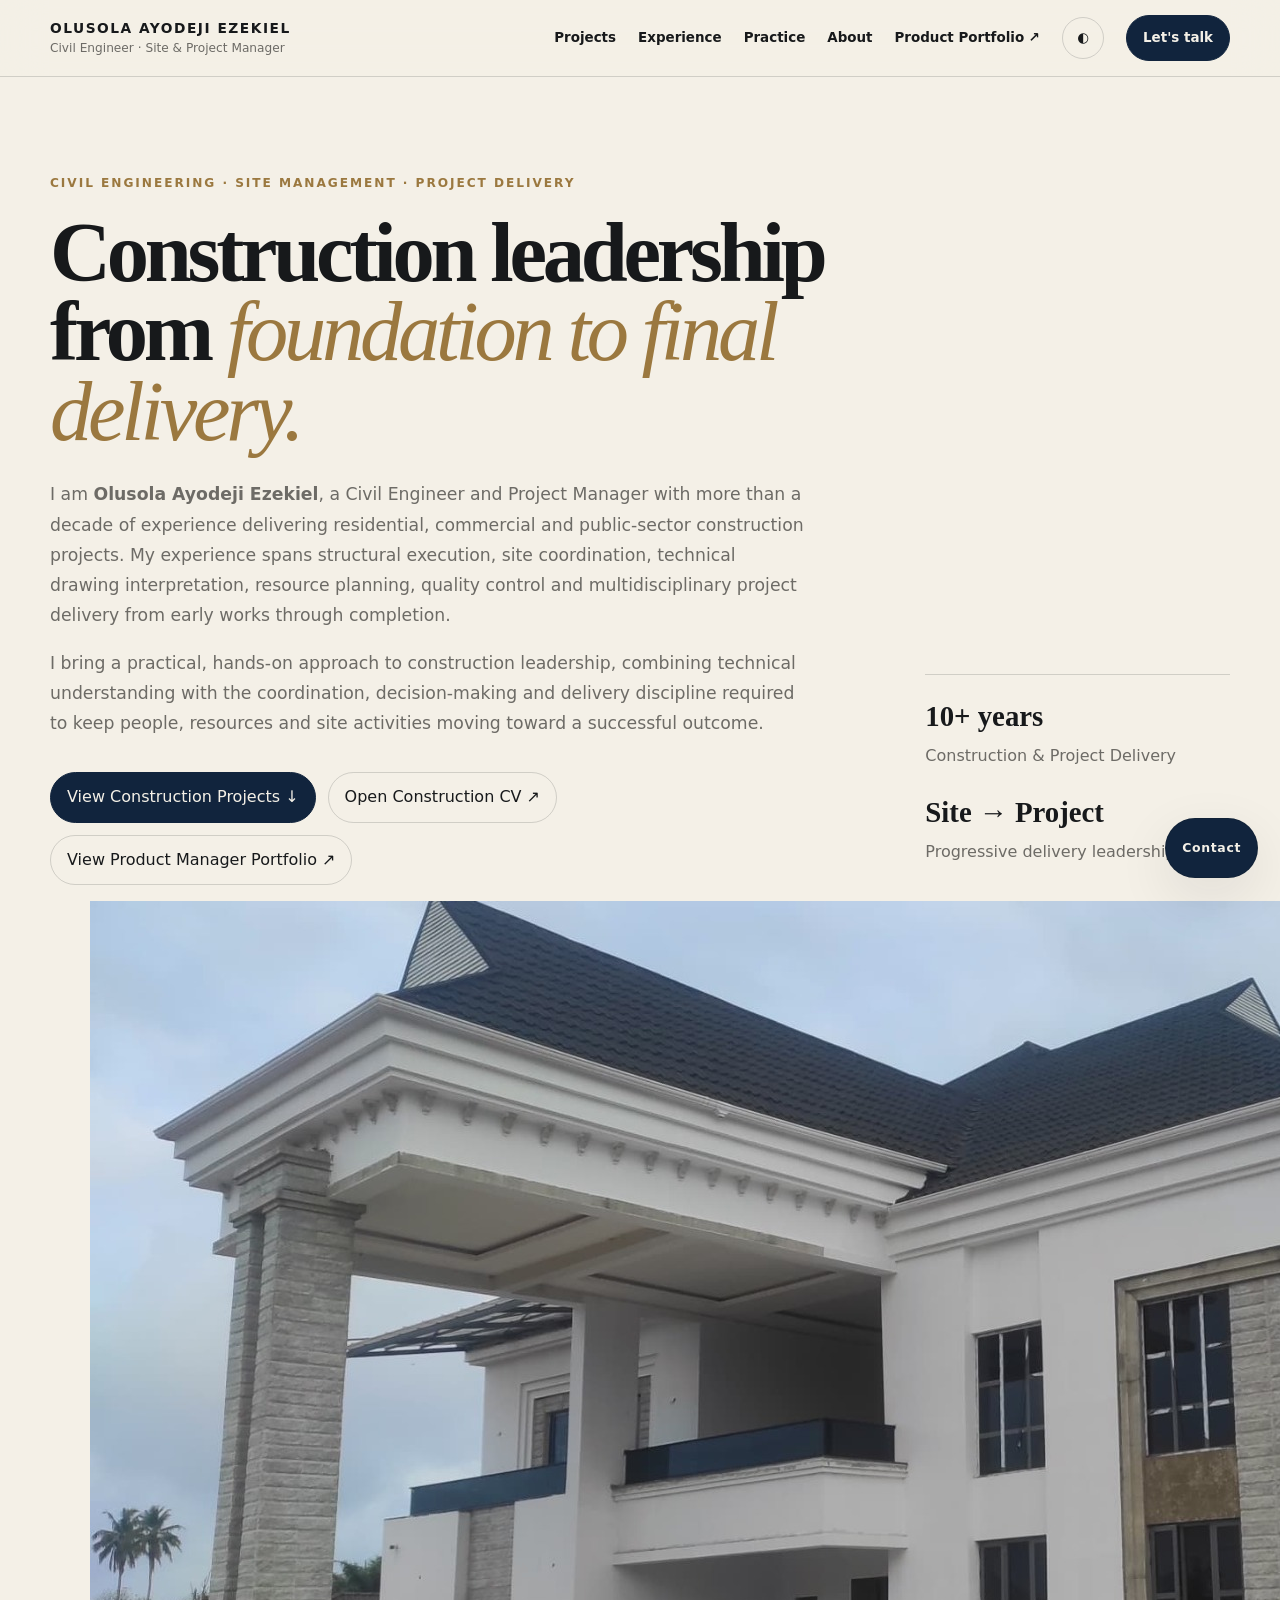
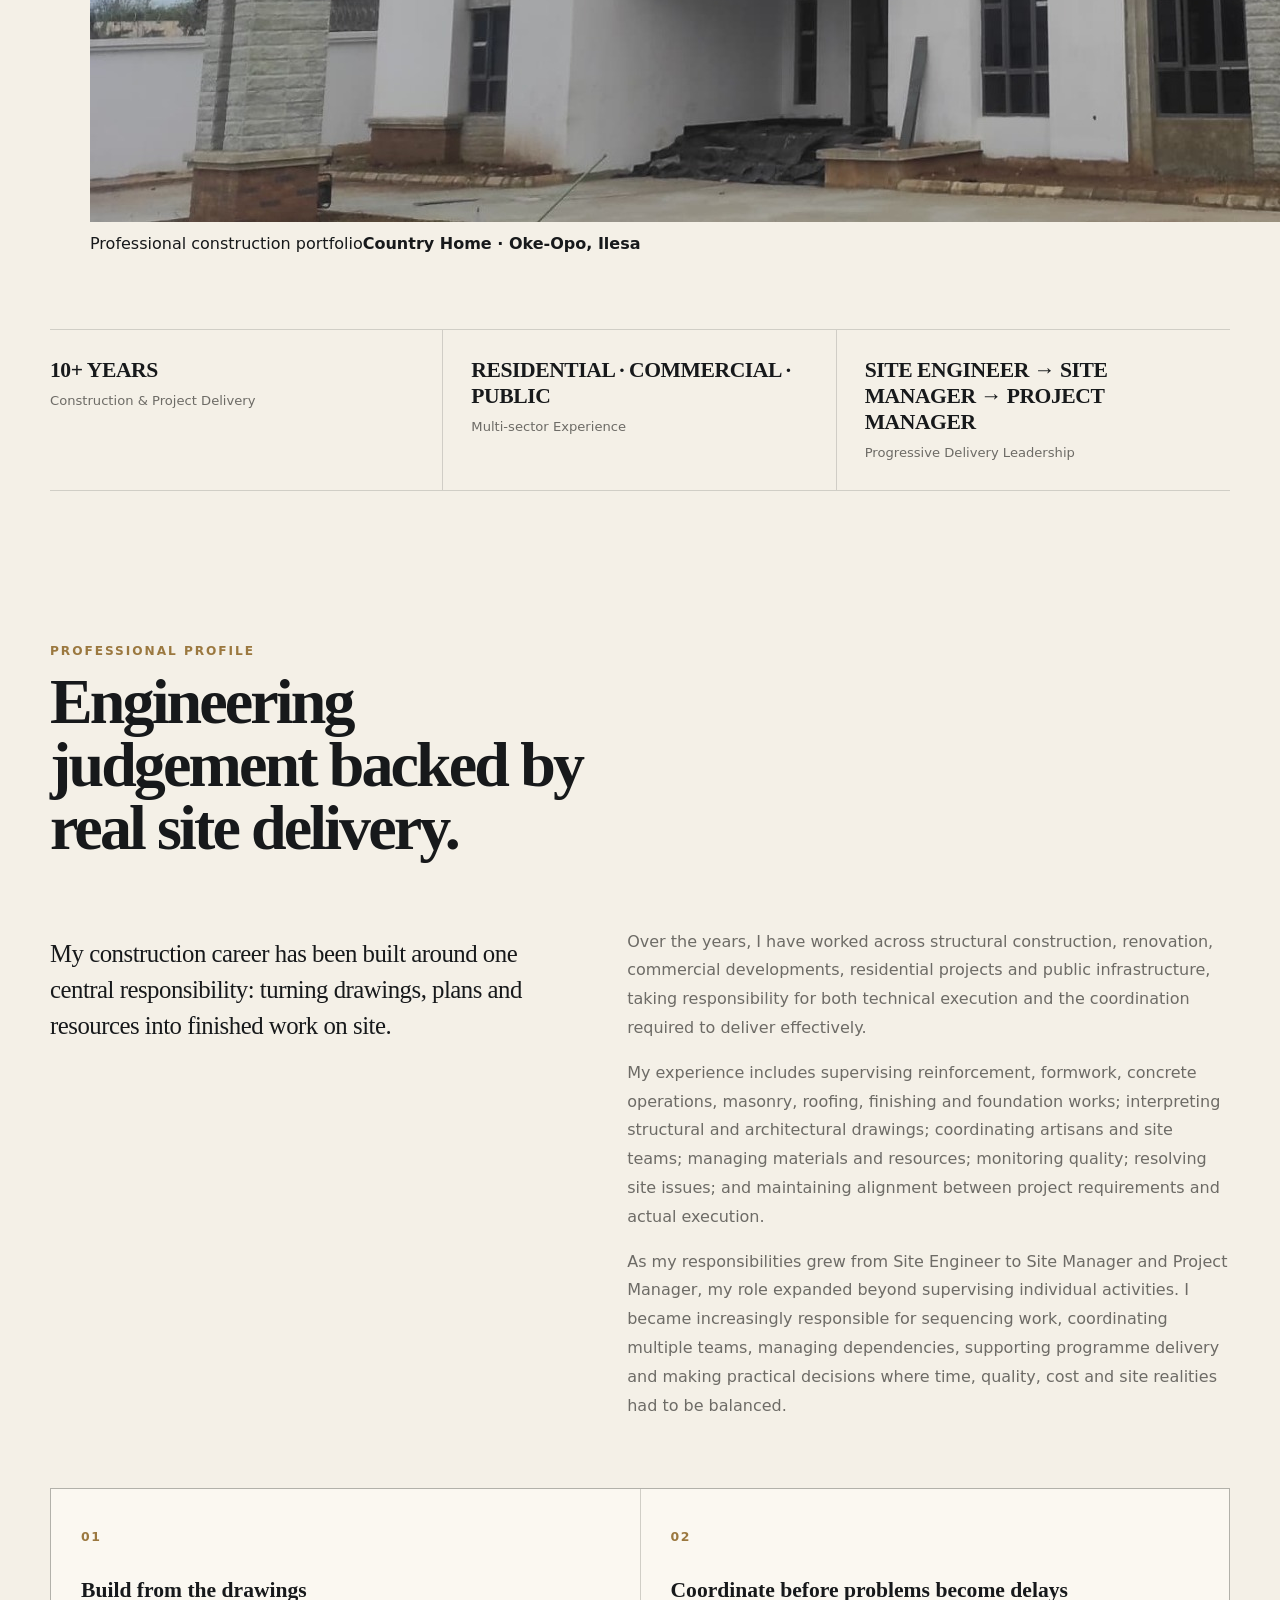
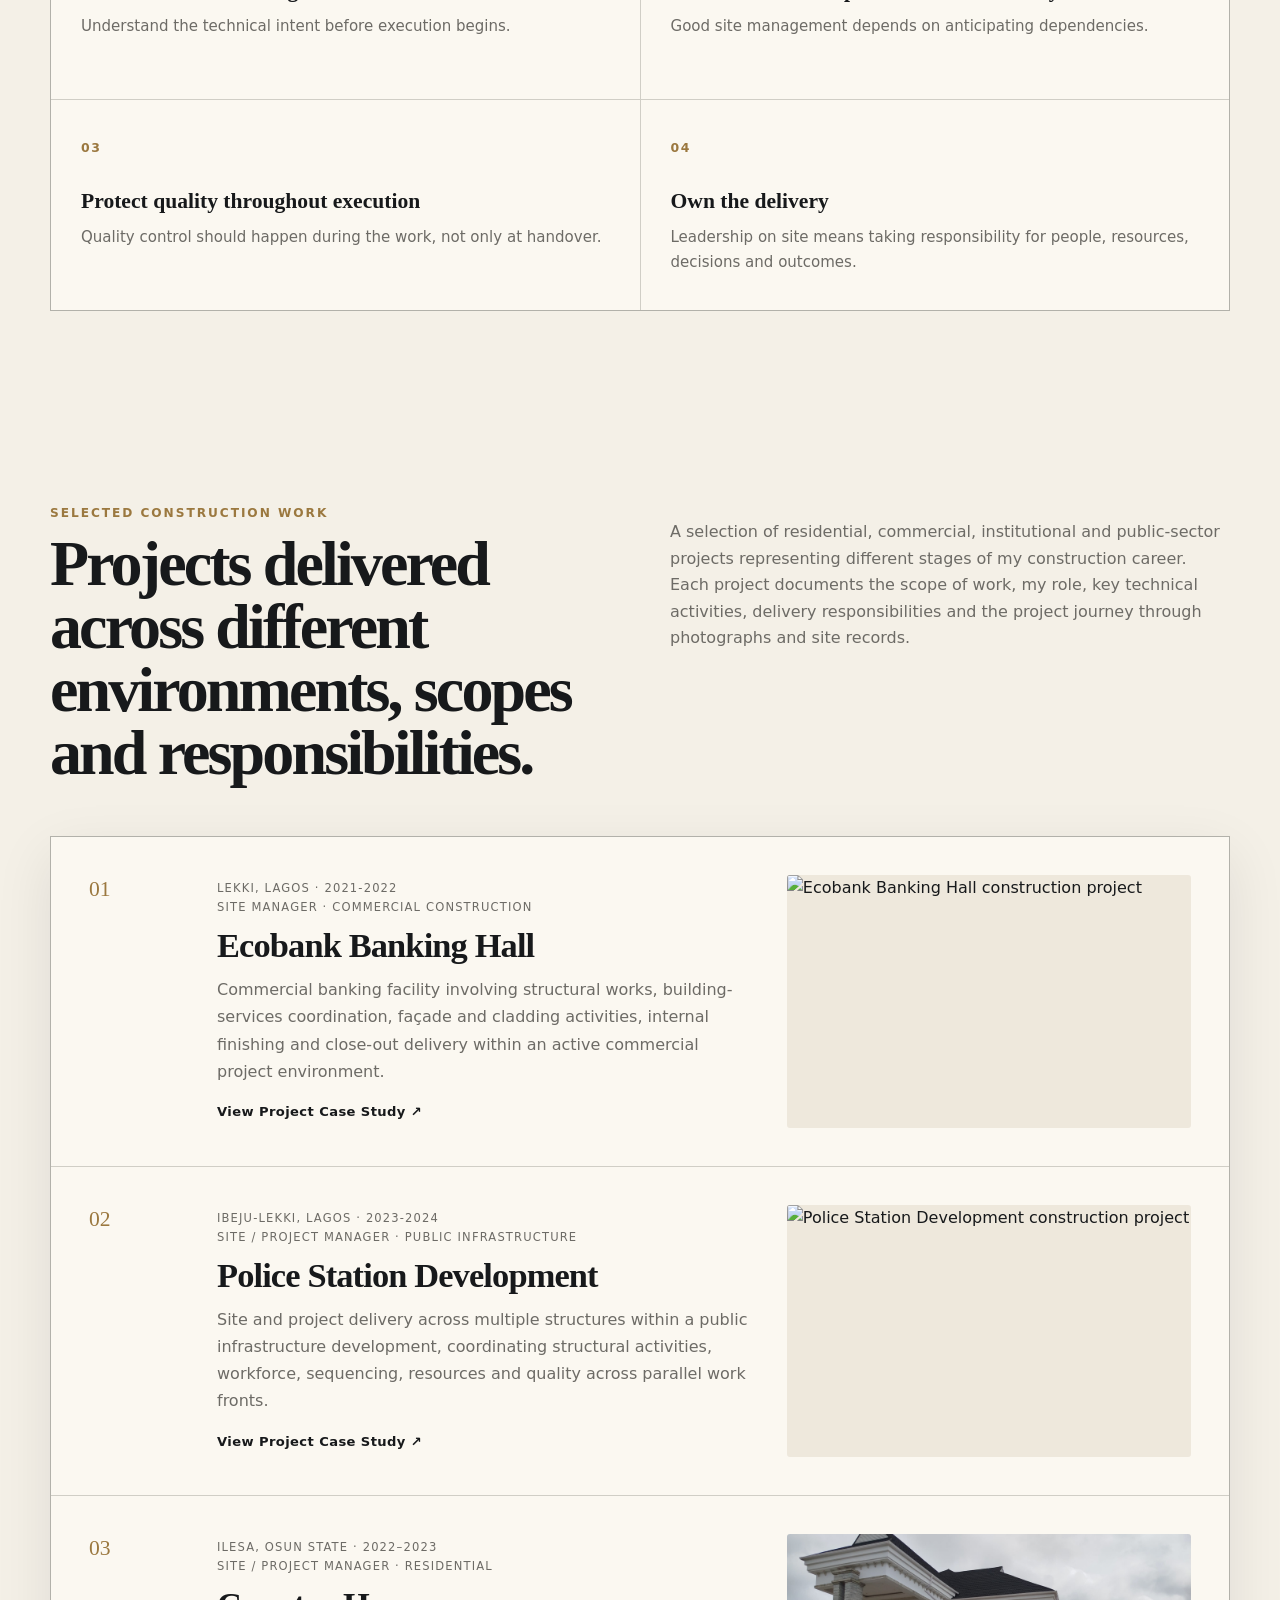
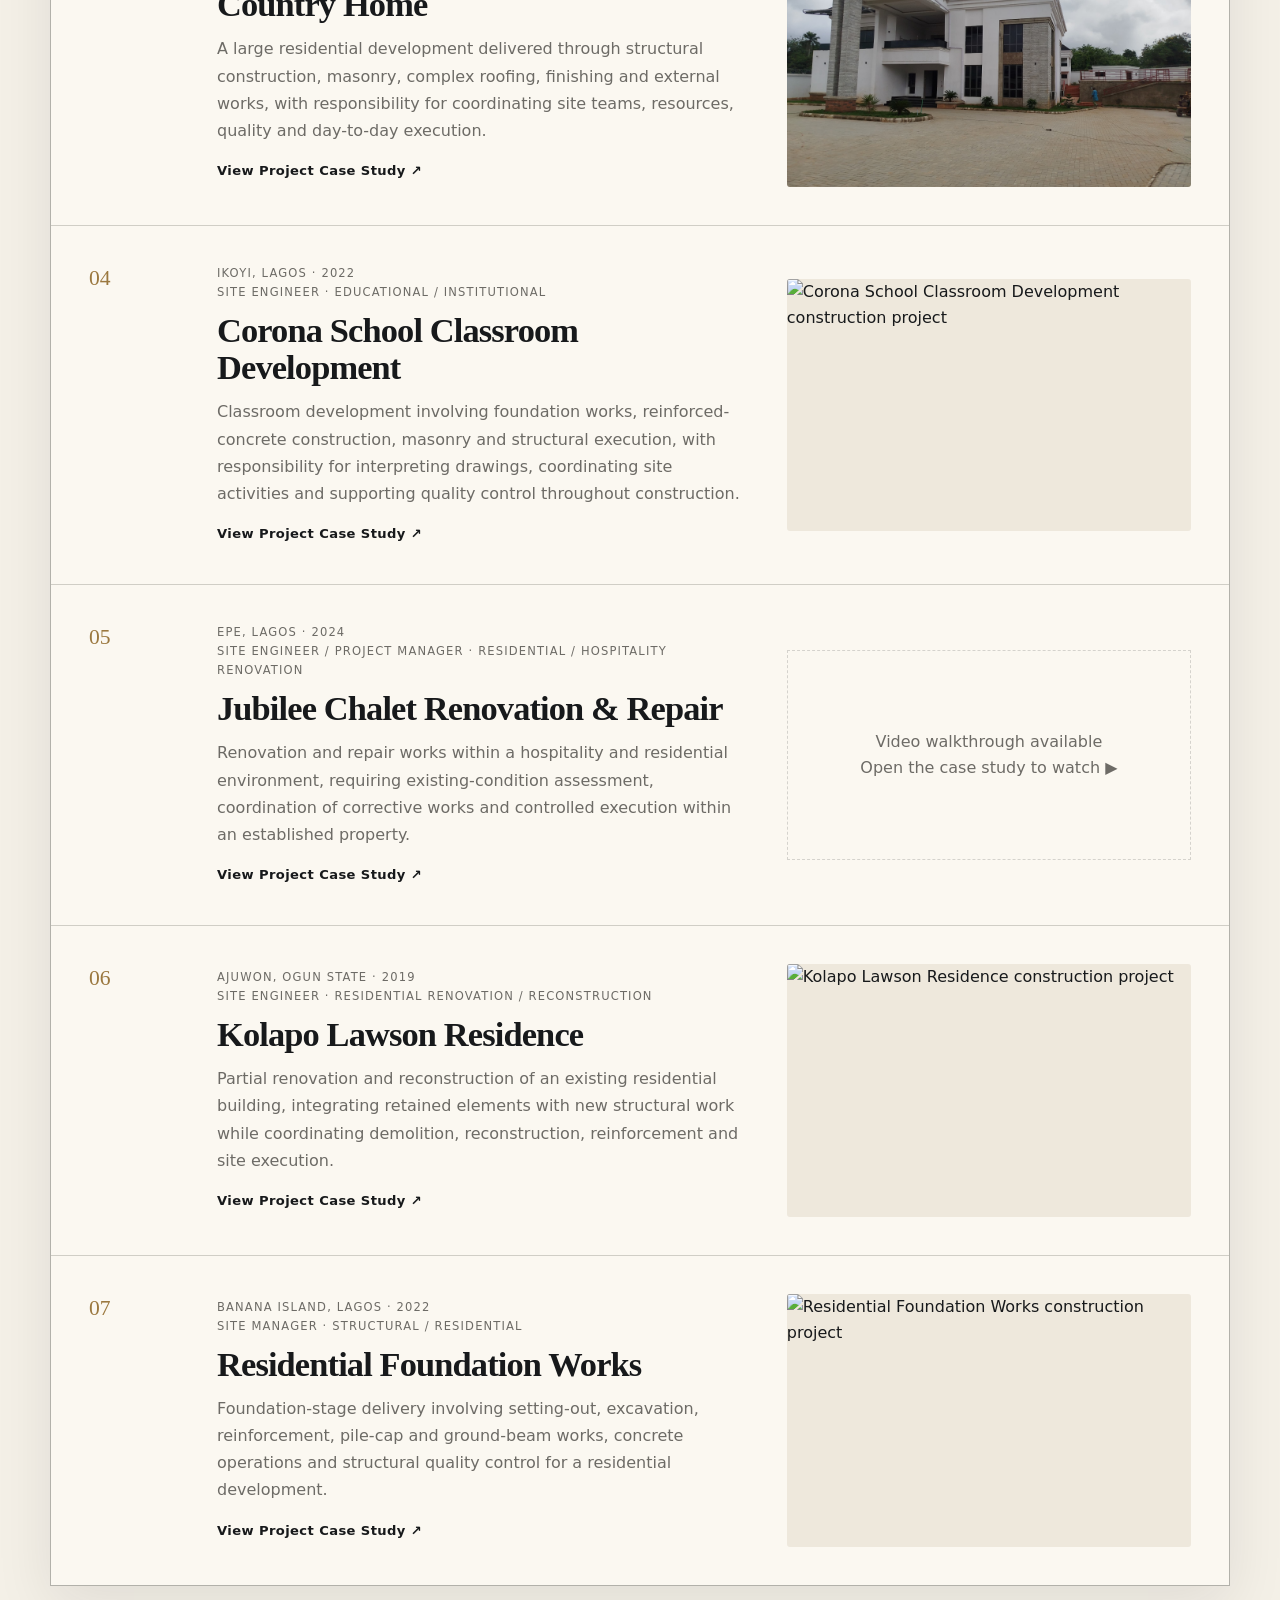
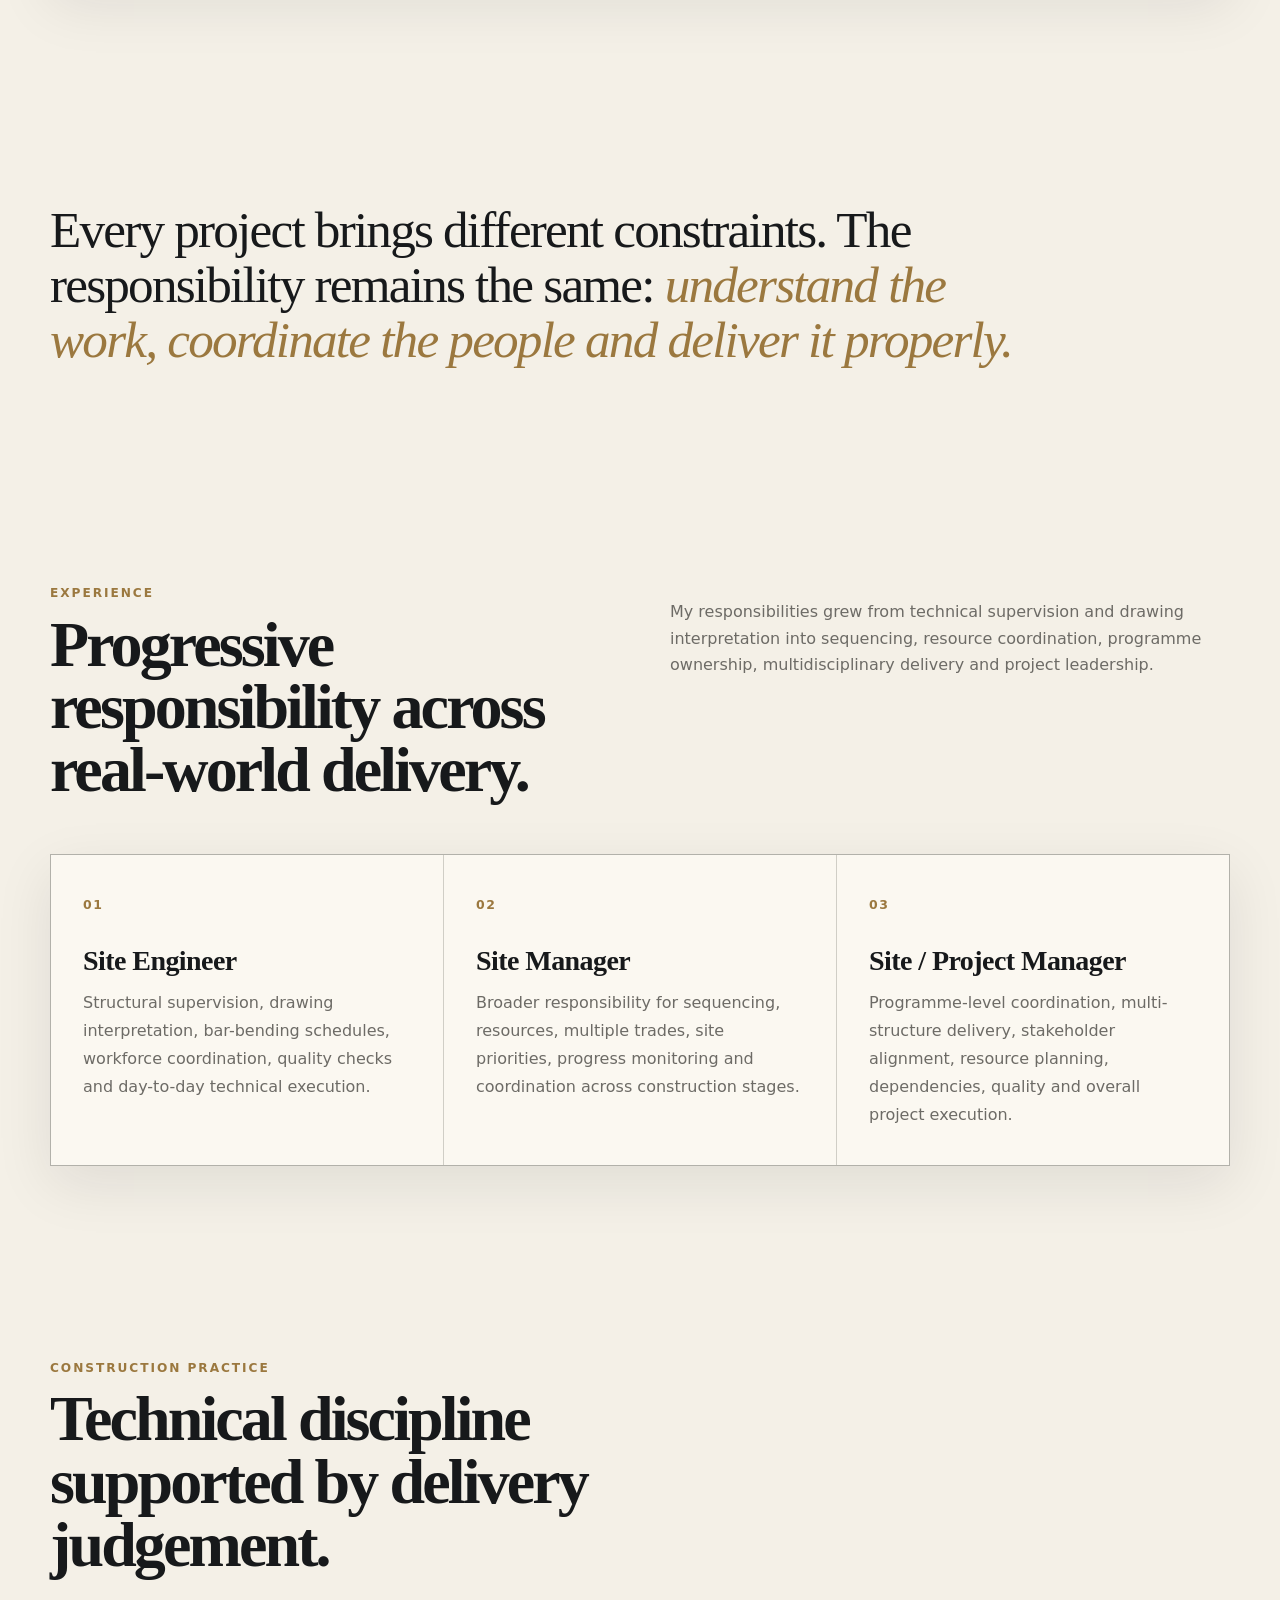
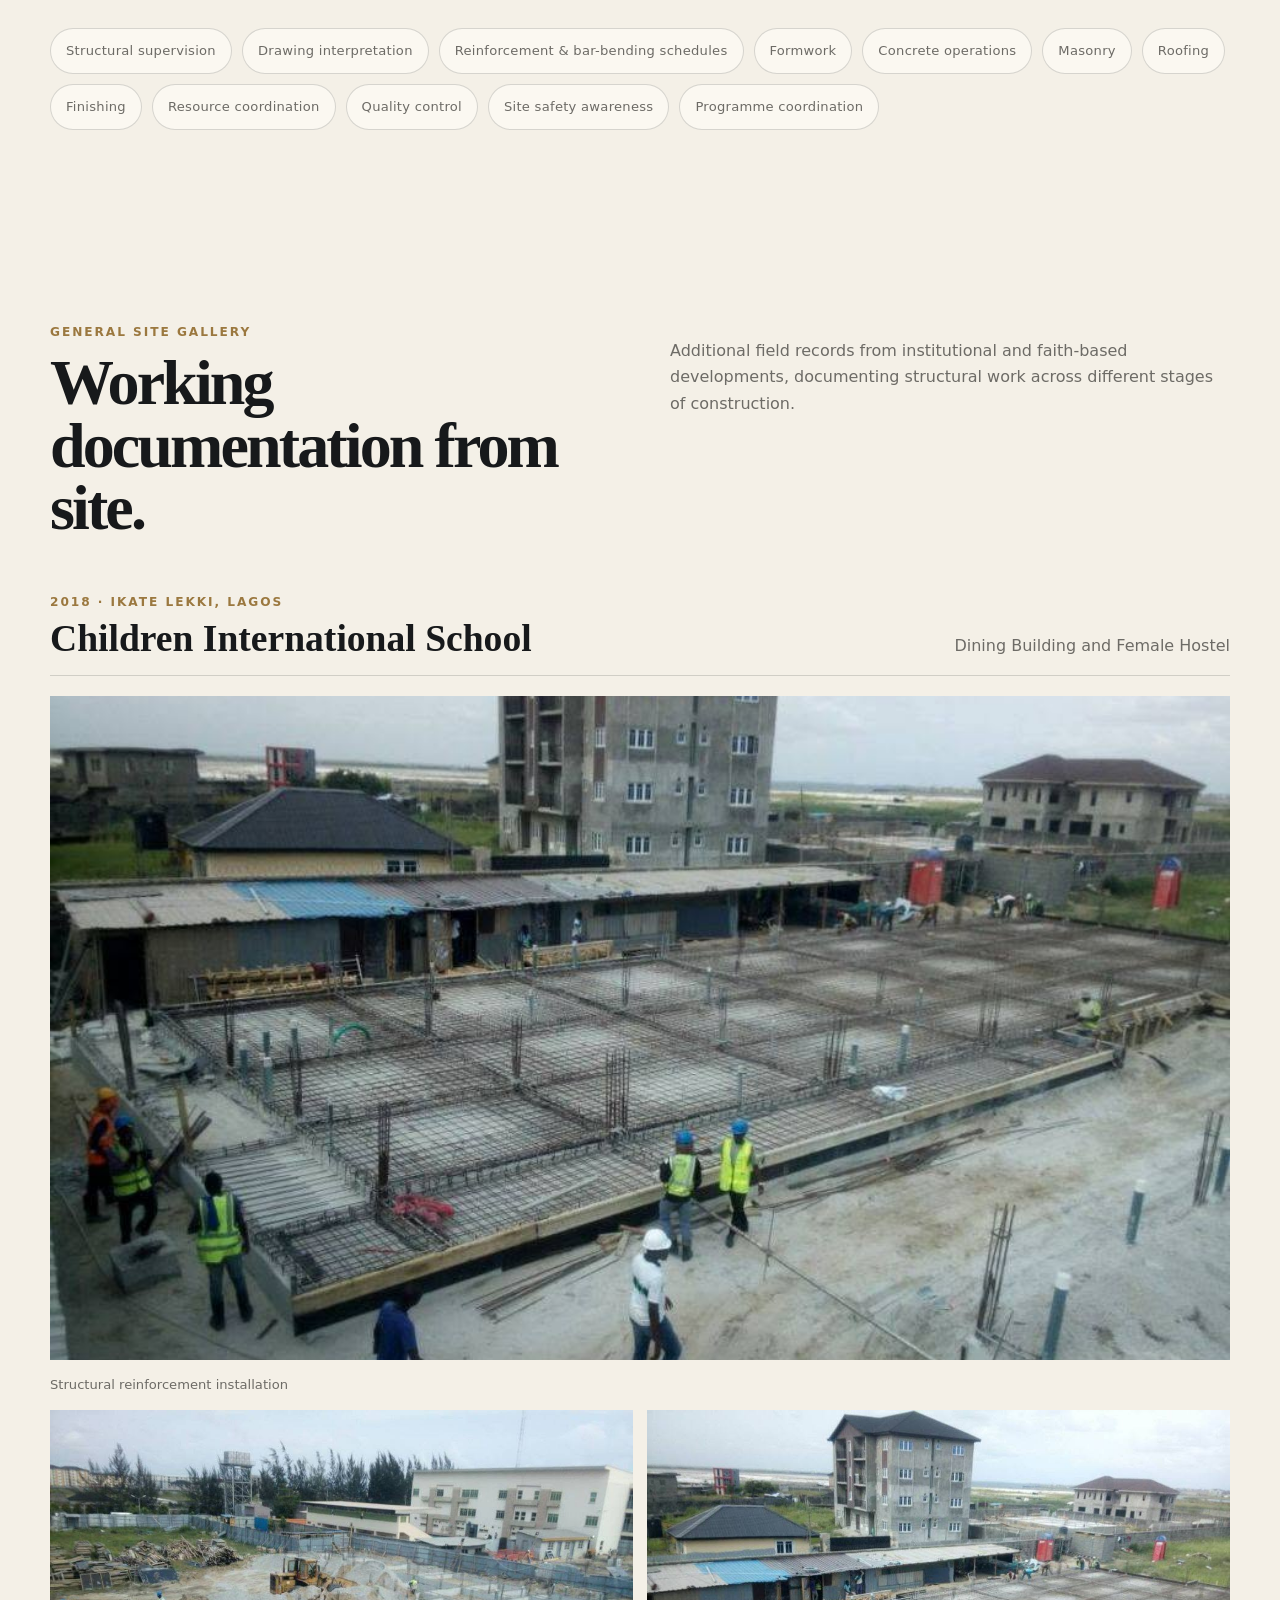
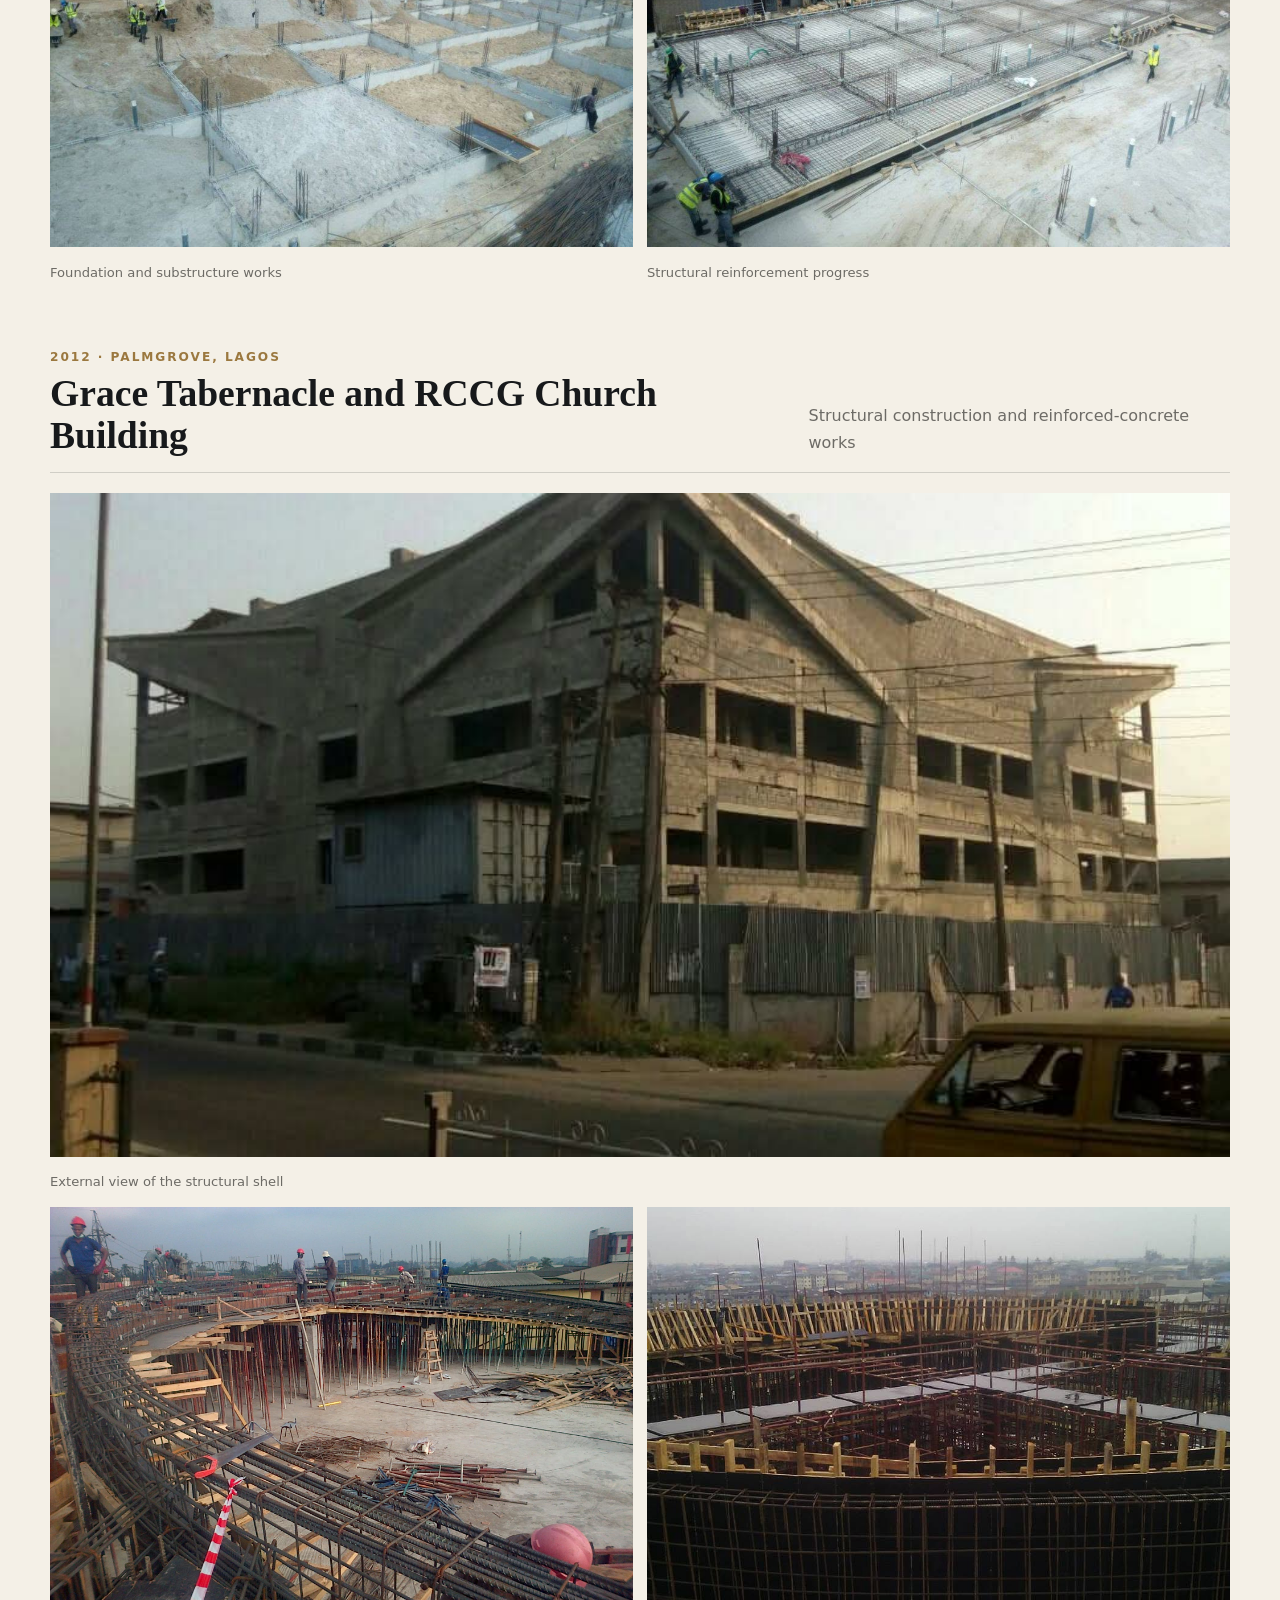
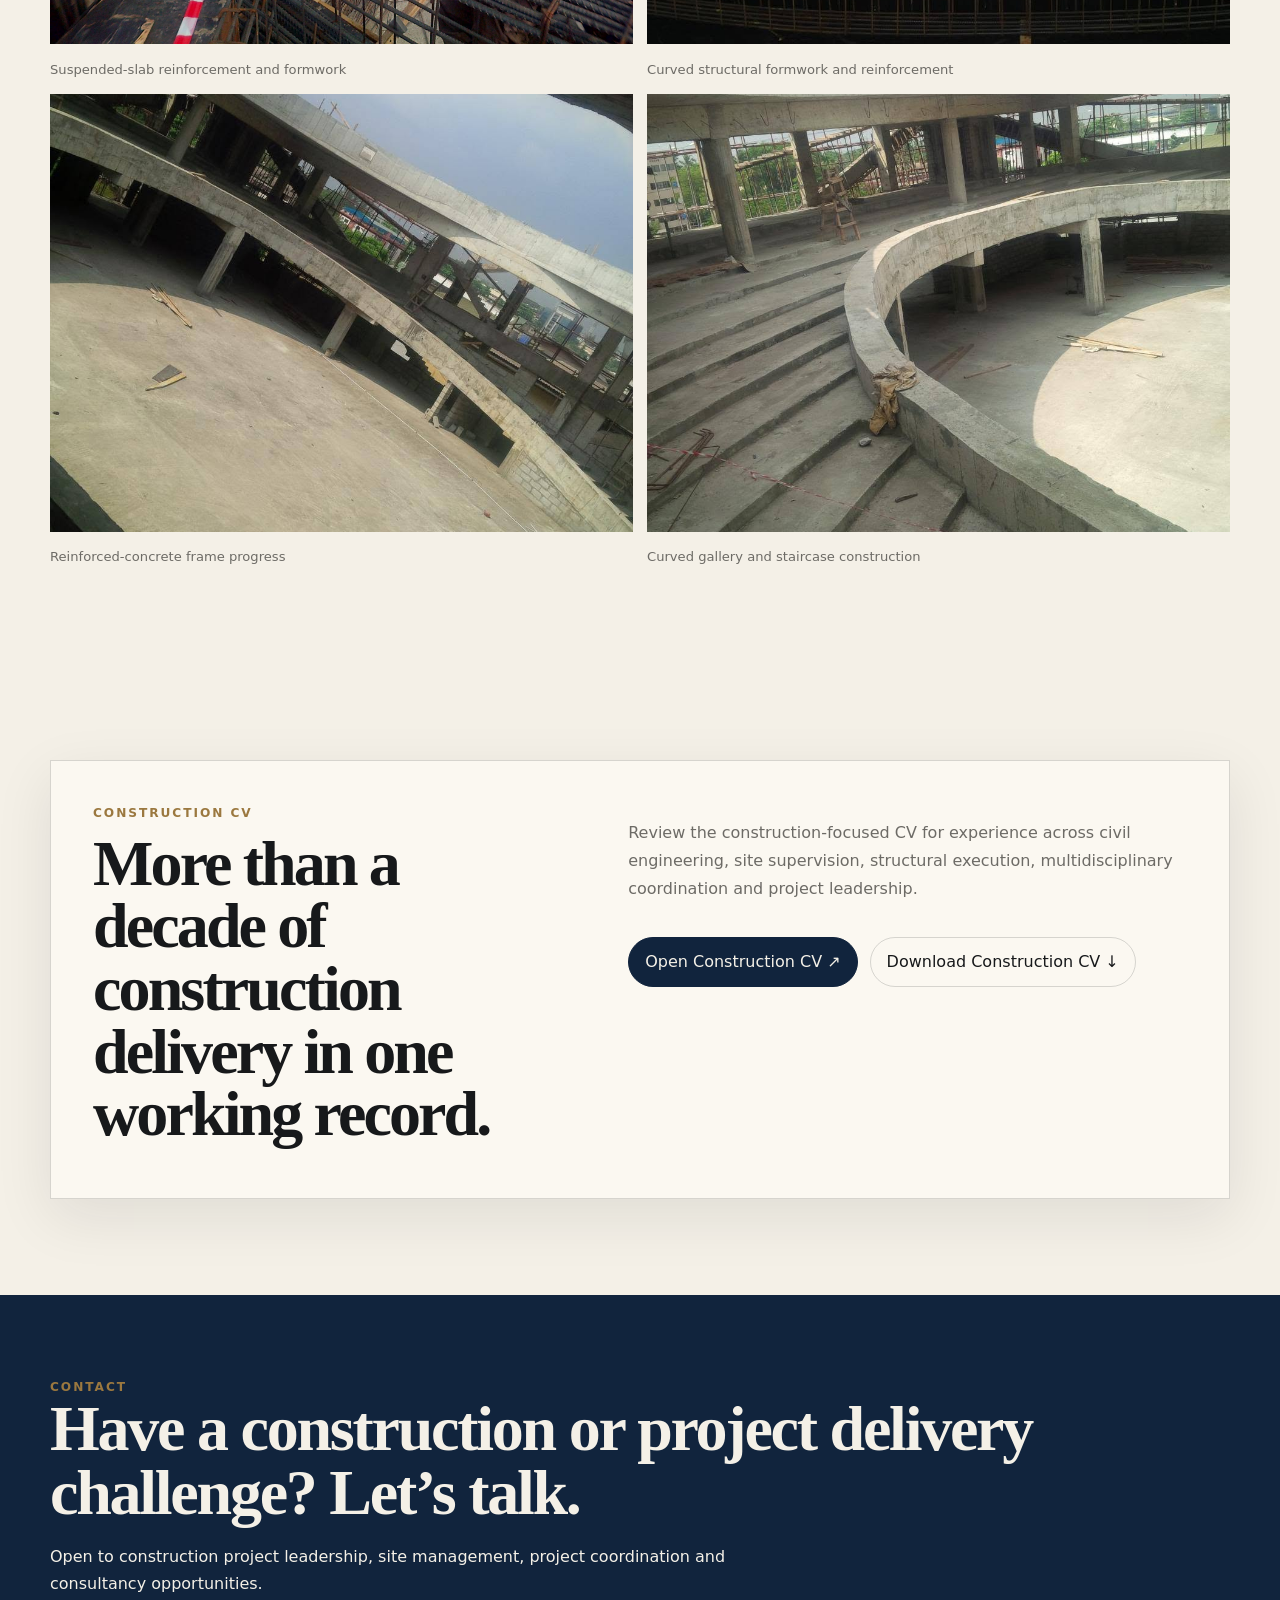
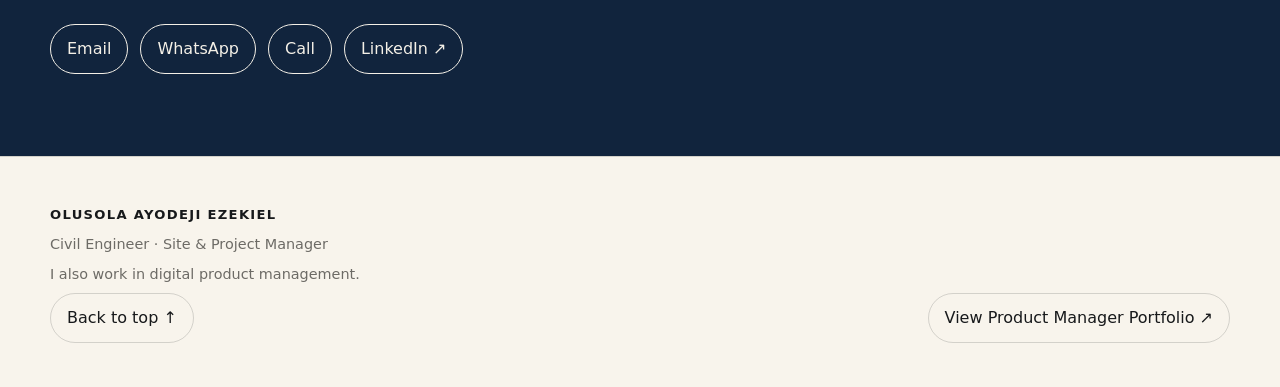
==== commit c133d2bc: "Update construction cover and project image" ====
--- a/index.html
+++ b/index.html
@@ -2,6 +2,7 @@
 <html lang="en"><head>
 <meta charset="utf-8"><meta name="viewport" content="width=device-width,initial-scale=1">
 <title>Olusola Ayodeji Ezekiel | Civil Engineer & Site / Project Manager</title>
+<meta name="description" content="Construction portfolio of Olusola Ayodeji Ezekiel — Civil Engineer and Site / Project Manager with 10+ years of residential, commercial and public-sector delivery experience.">
 <link rel="canonical" href="https://ezekiel-ayodeji-construction-portfo.vercel.app/">
 <meta property="og:type" content="website">
 <meta property="og:url" content="https://ezekiel-ayodeji-construction-portfo.vercel.app/">
@@ -42,6 +43,10 @@
     </div>
     <aside class="hero-aside"><div><strong>10+ years</strong><p>Construction & Project Delivery</p></div><div><strong>Site → Project</strong><p>Progressive delivery leadership</p></div></aside>
   </div>
+  <figure class="hero-cover">
+    <img src="assets/construction-profile-cover.jpg" alt="Country Home construction project at Oke-Opo, Ilesa">
+    <figcaption><span>Professional construction portfolio</span><strong>Country Home · Oke-Opo, Ilesa</strong></figcaption>
+  </figure>
   <div class="cred"><div><b>10+ YEARS</b><span>Construction & Project Delivery</span></div><div><b>RESIDENTIAL · COMMERCIAL · PUBLIC</b><span>Multi-sector Experience</span></div><div><b>SITE ENGINEER → SITE MANAGER → PROJECT MANAGER</b><span>Progressive Delivery Leadership</span></div></div>
 </div></section>
 
@@ -91,7 +96,7 @@
     <p>A large residential development delivered through structural construction, masonry, complex roofing, finishing and external works, with responsibility for coordinating site teams, resources, quality and day-to-day execution.</p>
     <p><strong>View Project Case Study ↗</strong></p>
   </div>
-    <img class="card-image" loading="lazy" decoding="async" src="https://ezekiel-ayodeji-portfolio.vercel.app/portfolio/full/country-1.jpg" alt="Country Home construction project">
+    <img class="card-image" loading="lazy" decoding="async" src="assets/country-home-finished-front.jpg" alt="Completed Country Home project at Oke-Opo, Ilesa">
 </a>
 <a class="project-card" href="projects/corona-school-classroom-development.html">
   <div class="num">04</div>
@@ -218,13 +223,13 @@
 </div>
 
 <section class="section"><div class="wrap">
-  <div class="about-box"><div><div class="eyebrow">Construction CV</div><h2>More than a decade of construction delivery in one working record.</h2></div><div><p>Review the construction-focused CV for experience across civil engineering, site supervision, structural execution, multidisciplinary coordination and project leadership.</p><div class="hero-actions"><a class="pill primary" href="https://ezekiel-ayodeji-portfolio.vercel.app/documents/olusola-ayodeji-construction-cv.pdf" target="_blank">Open Construction CV ↗</a><a class="pill" href="https://ezekiel-ayodeji-portfolio.vercel.app/documents/olusola-ayodeji-construction-cv.pdf" download>Download Construction CV ↓</a></div></div></div>
+  <div class="about-box"><div><div class="eyebrow">Construction CV</div><h2>More than a decade of construction delivery in one working record.</h2></div><div><p>Review the construction-focused CV for experience across civil engineering, site supervision, structural execution, multidisciplinary coordination and project leadership.</p><div class="hero-actions"><a class="pill primary" href="https://ezekiel-ayodeji-portfolio.vercel.app/documents/olusola-ayodeji-construction-cv.pdf" target="_blank" rel="noreferrer">Open Construction CV ↗</a><a class="pill" href="https://ezekiel-ayodeji-portfolio.vercel.app/documents/olusola-ayodeji-construction-cv.pdf" download>Download Construction CV ↓</a></div></div></div>
 </div></section>
 
 <section class="cta-band" id="contact"><div class="wrap">
   <div class="eyebrow">Contact</div><h2>Have a construction or project delivery challenge? Let’s talk.</h2>
   <p>Open to construction project leadership, site management, project coordination and consultancy opportunities.</p>
-  <div class="cta-actions"><a class="pill" href="mailto:Olusola40@gmail.com">Email</a><a class="pill" href="https://wa.me/2349015934337" target="_blank">WhatsApp</a><a class="pill" href="tel:+2349015934337">Call</a><a class="pill" href="https://www.linkedin.com/in/ayodeji-ezekiel-olusola/" target="_blank">LinkedIn ↗</a></div>
+  <div class="cta-actions"><a class="pill" href="mailto:Olusola40@gmail.com">Email</a><a class="pill" href="https://wa.me/2349015934337" target="_blank" rel="noreferrer">WhatsApp</a><a class="pill" href="tel:+2349015934337">Call</a><a class="pill" href="https://www.linkedin.com/in/ayodeji-ezekiel-olusola/" target="_blank" rel="noreferrer">LinkedIn ↗</a></div>
 </div></section>
 </main>
 
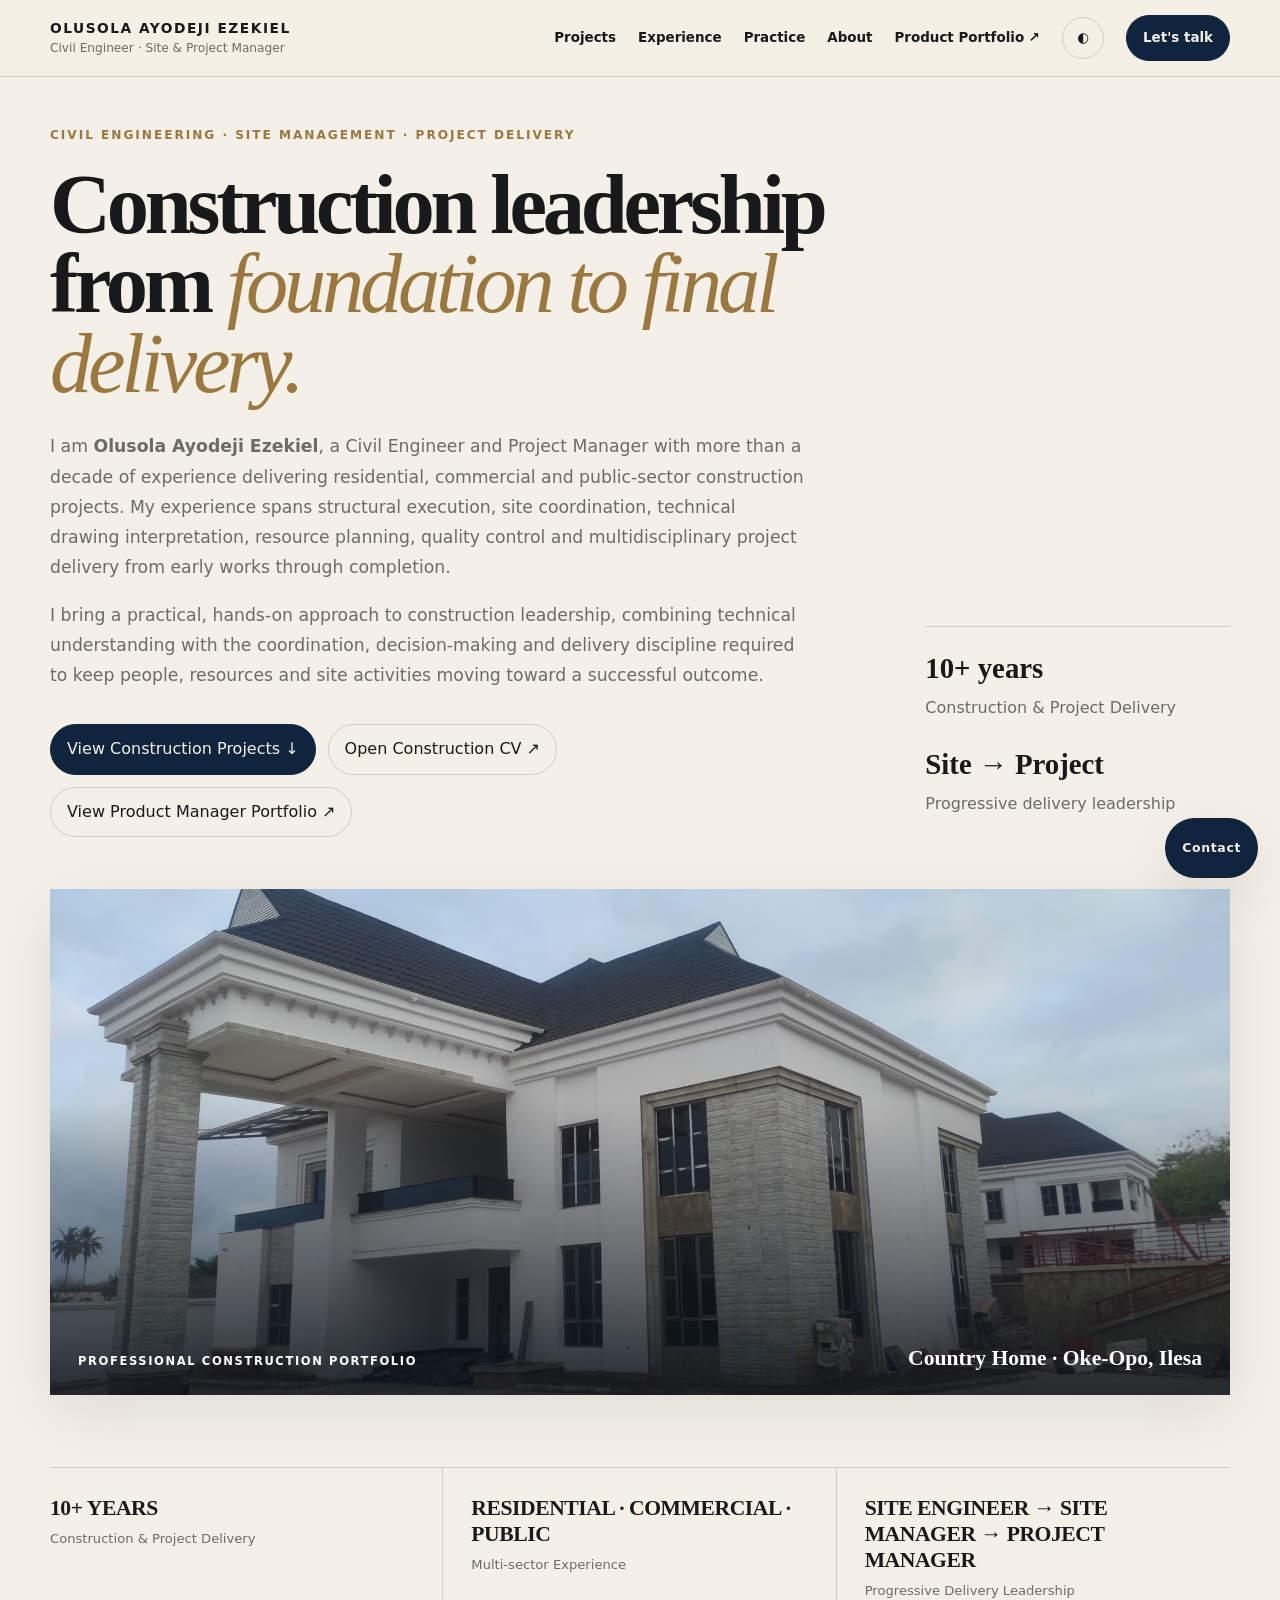
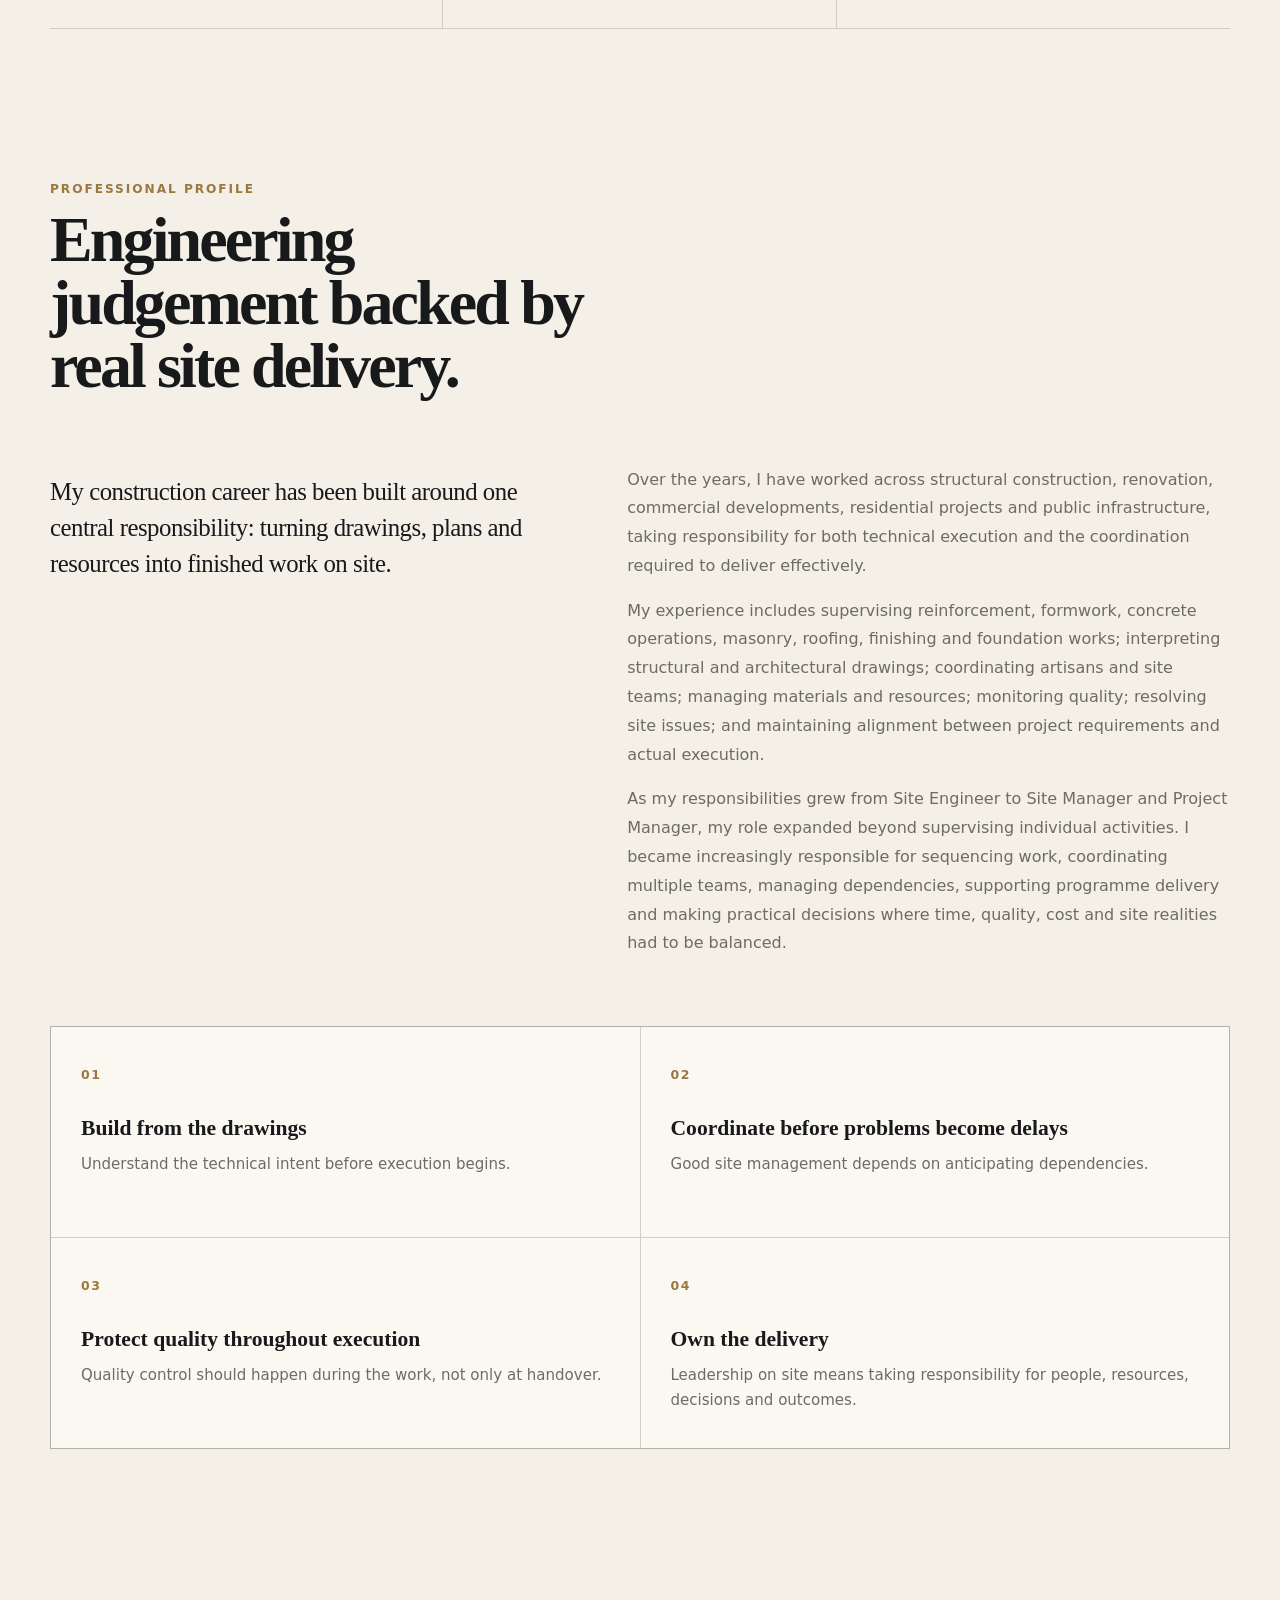
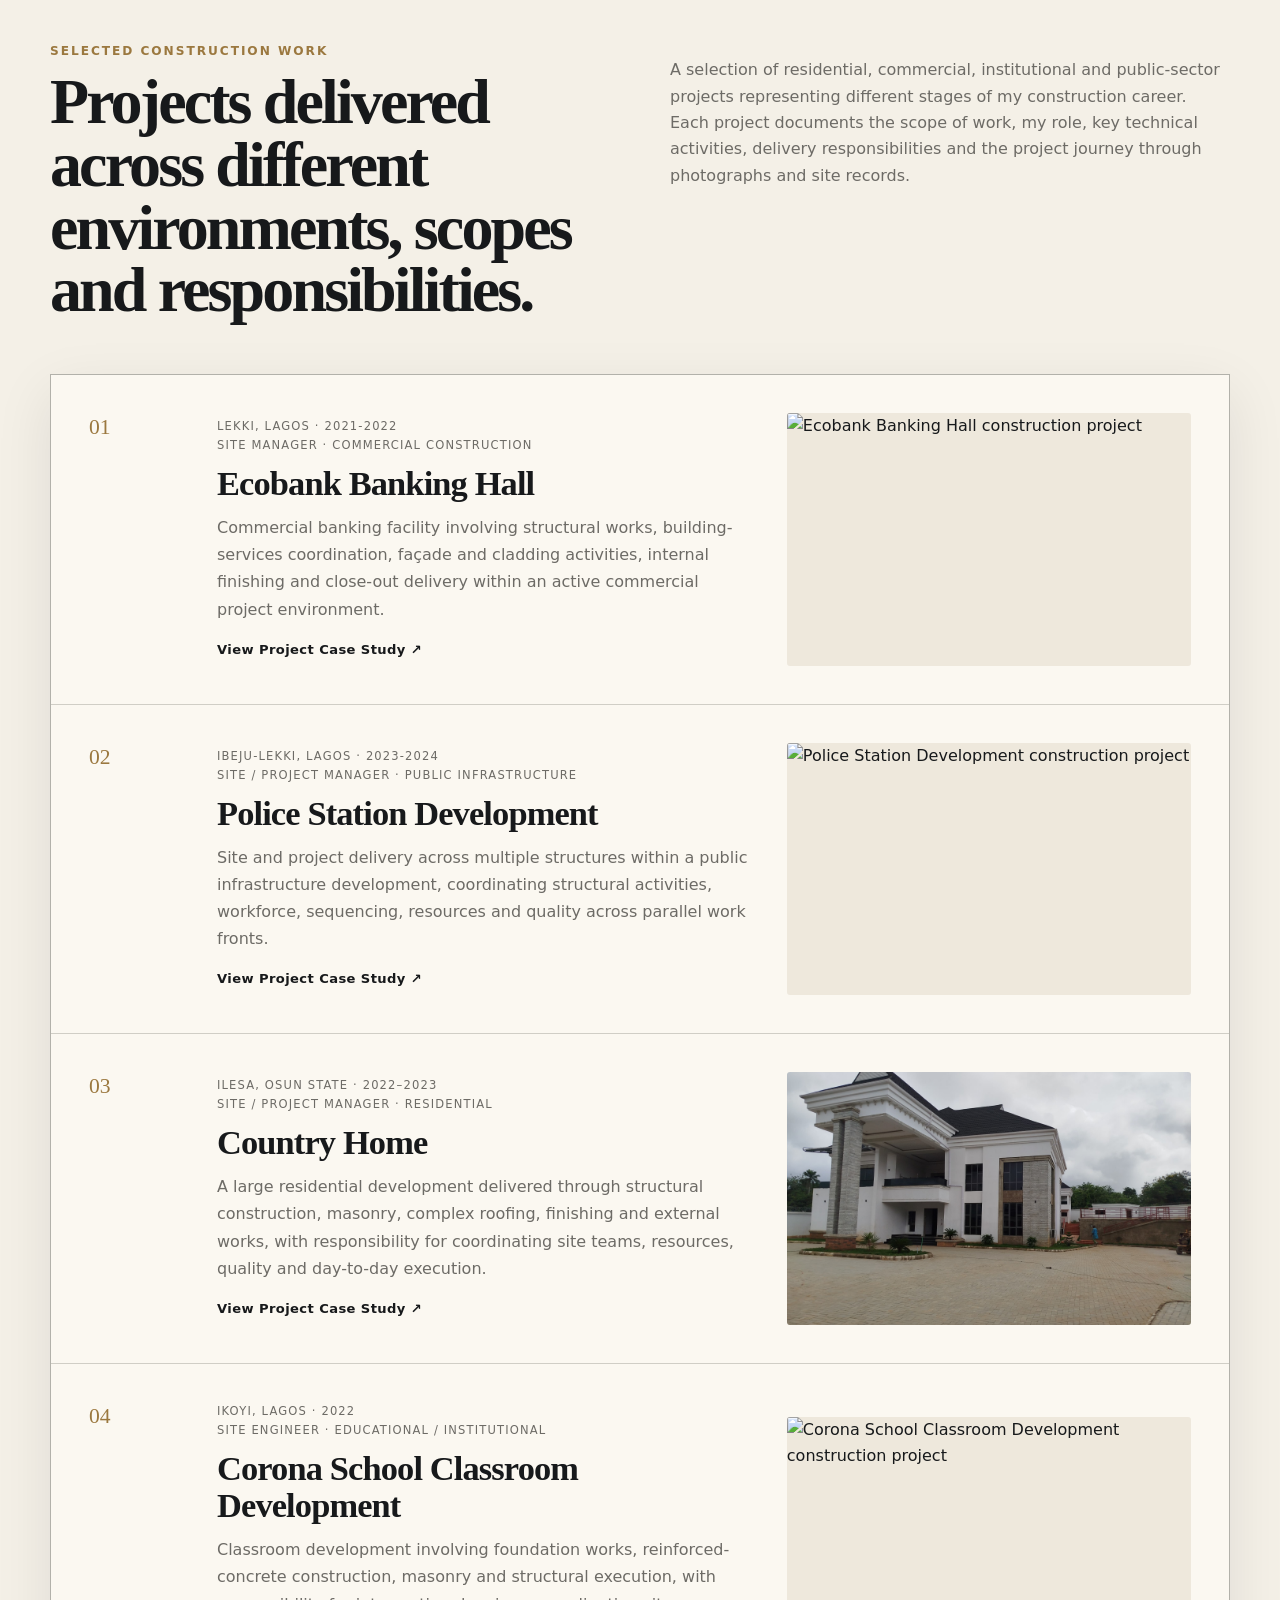
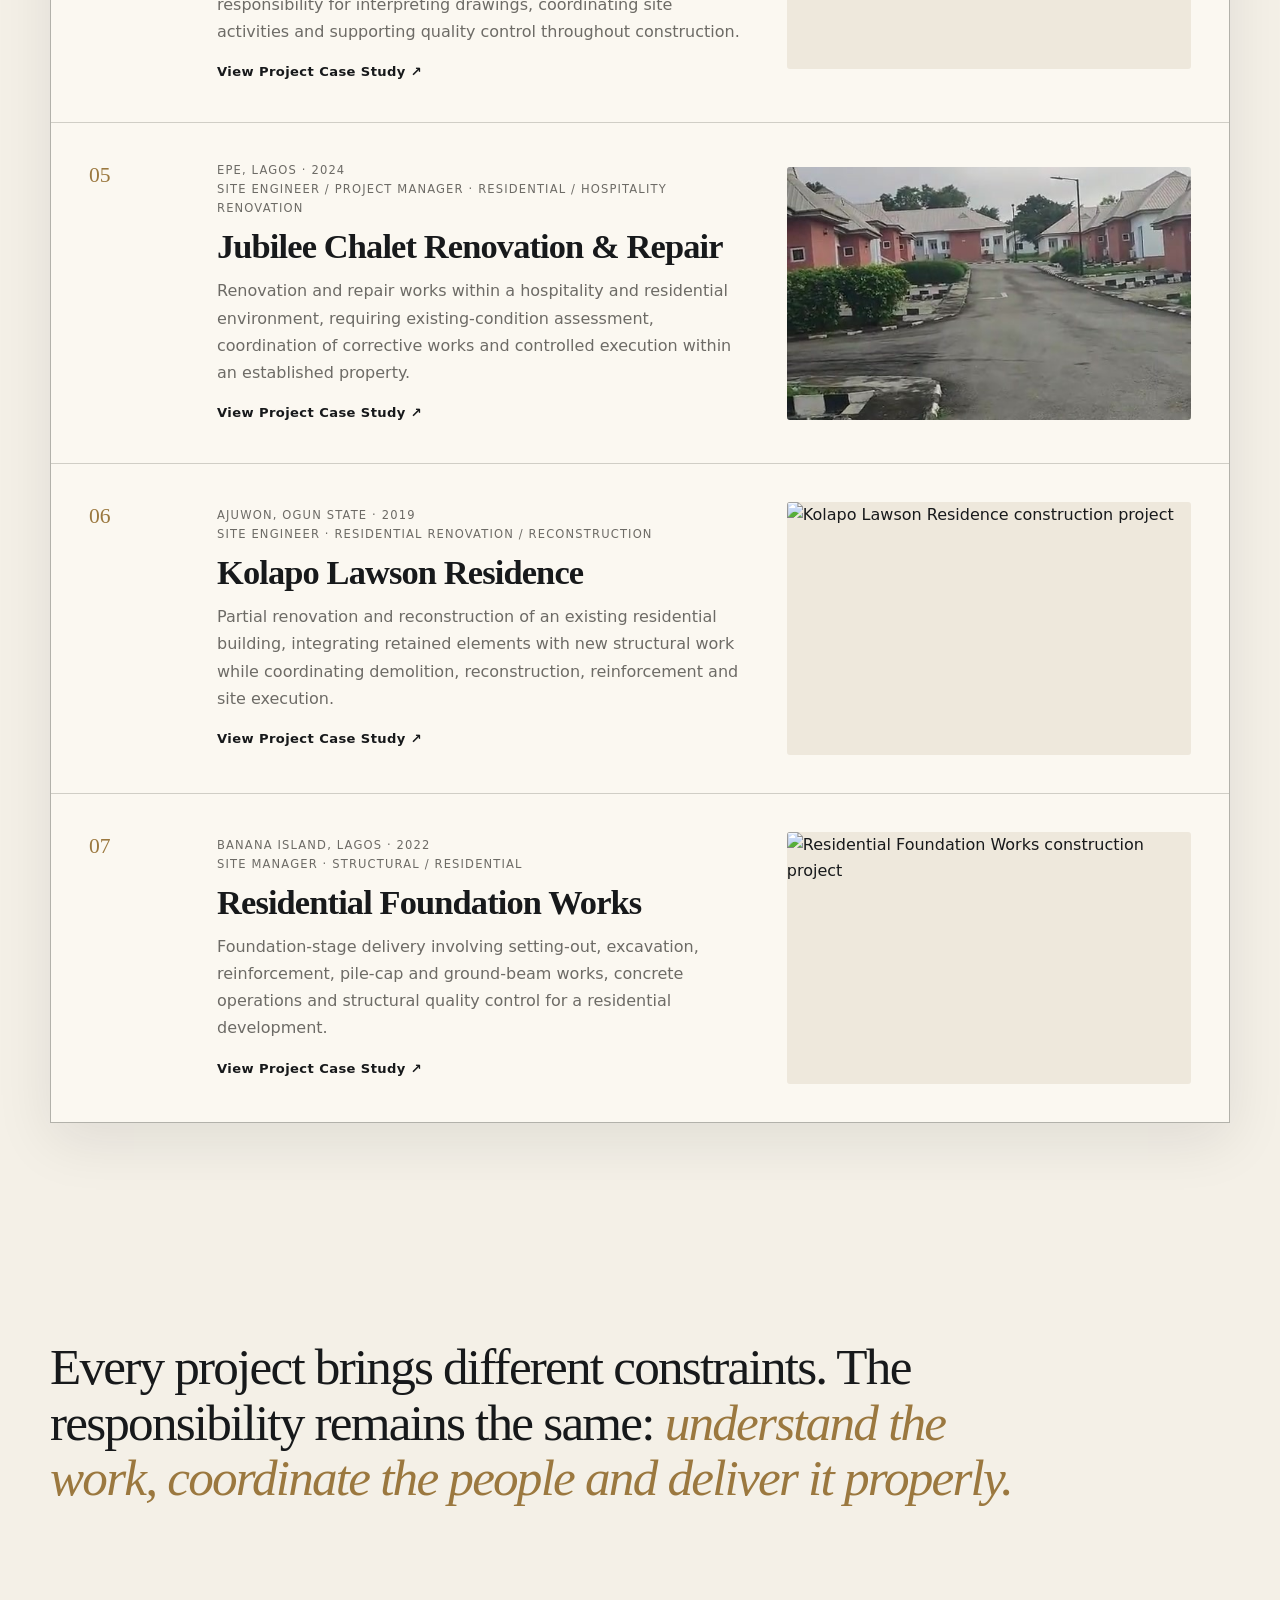
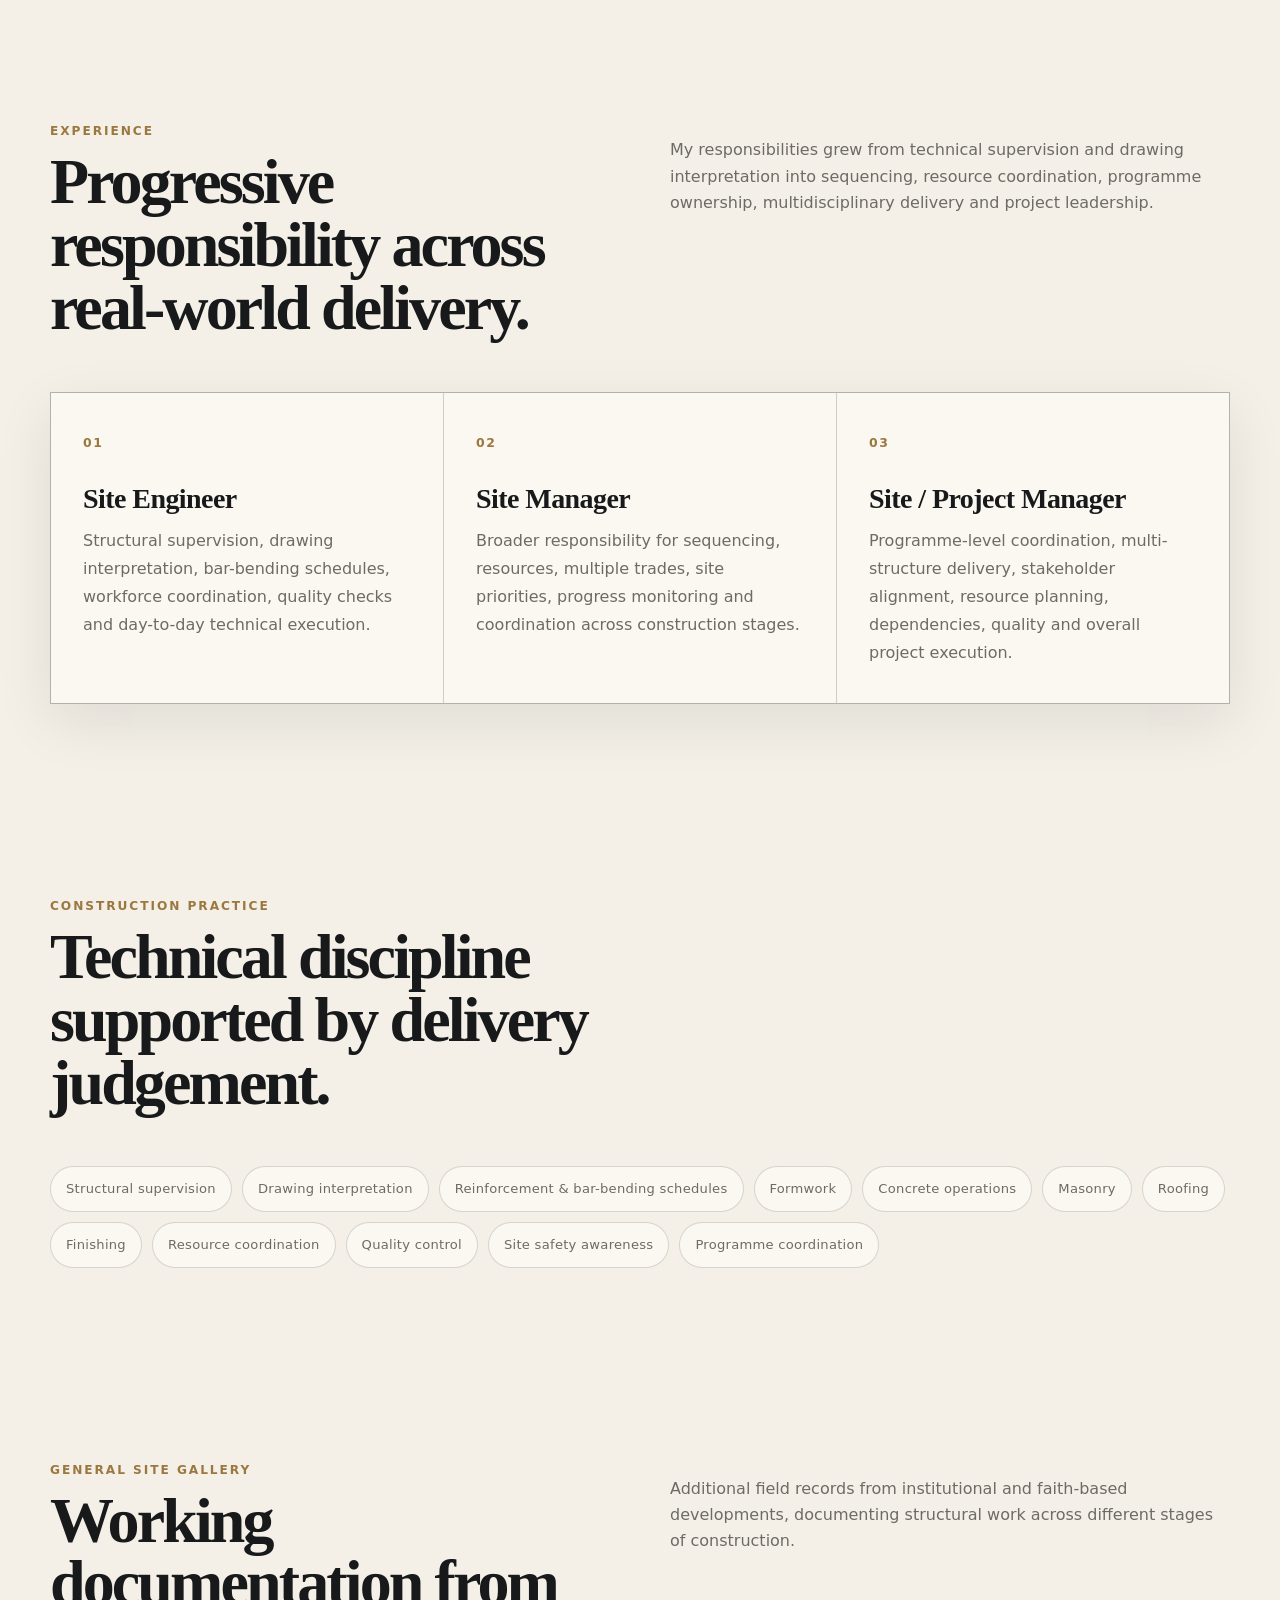
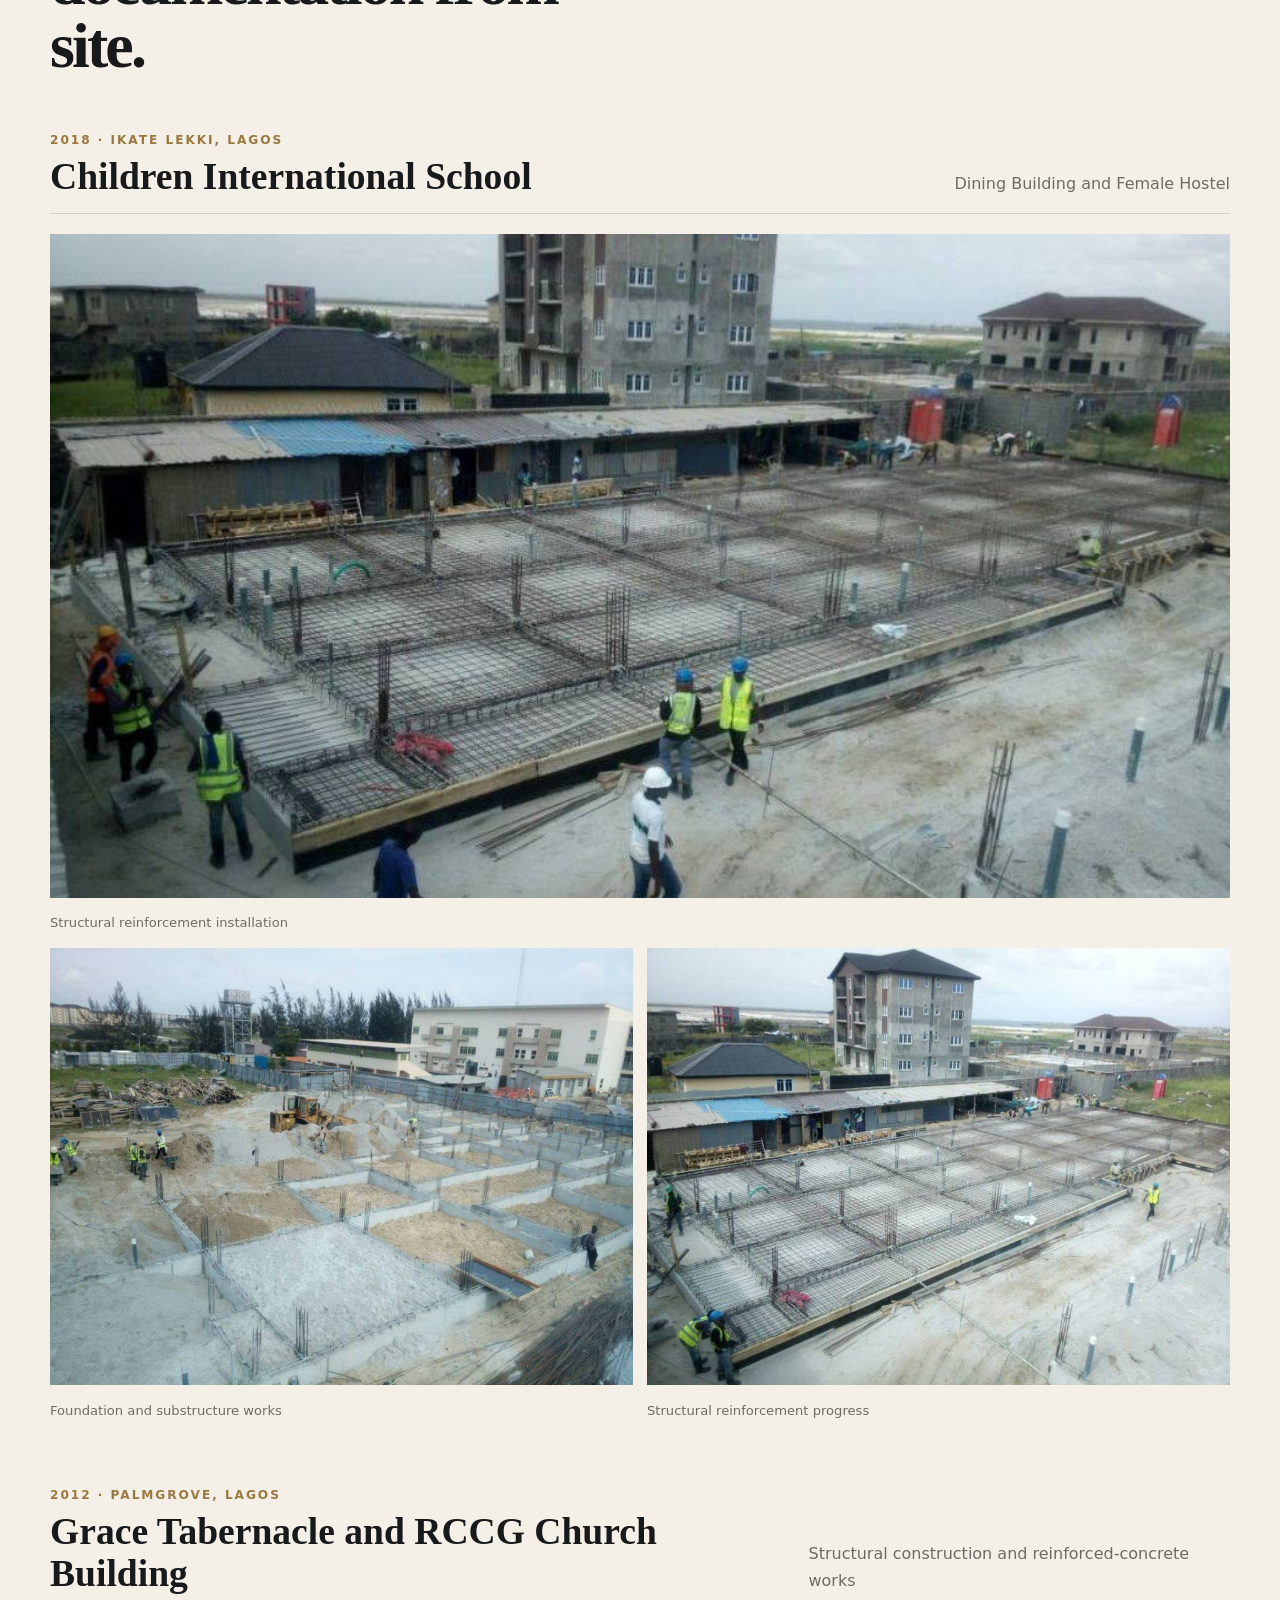
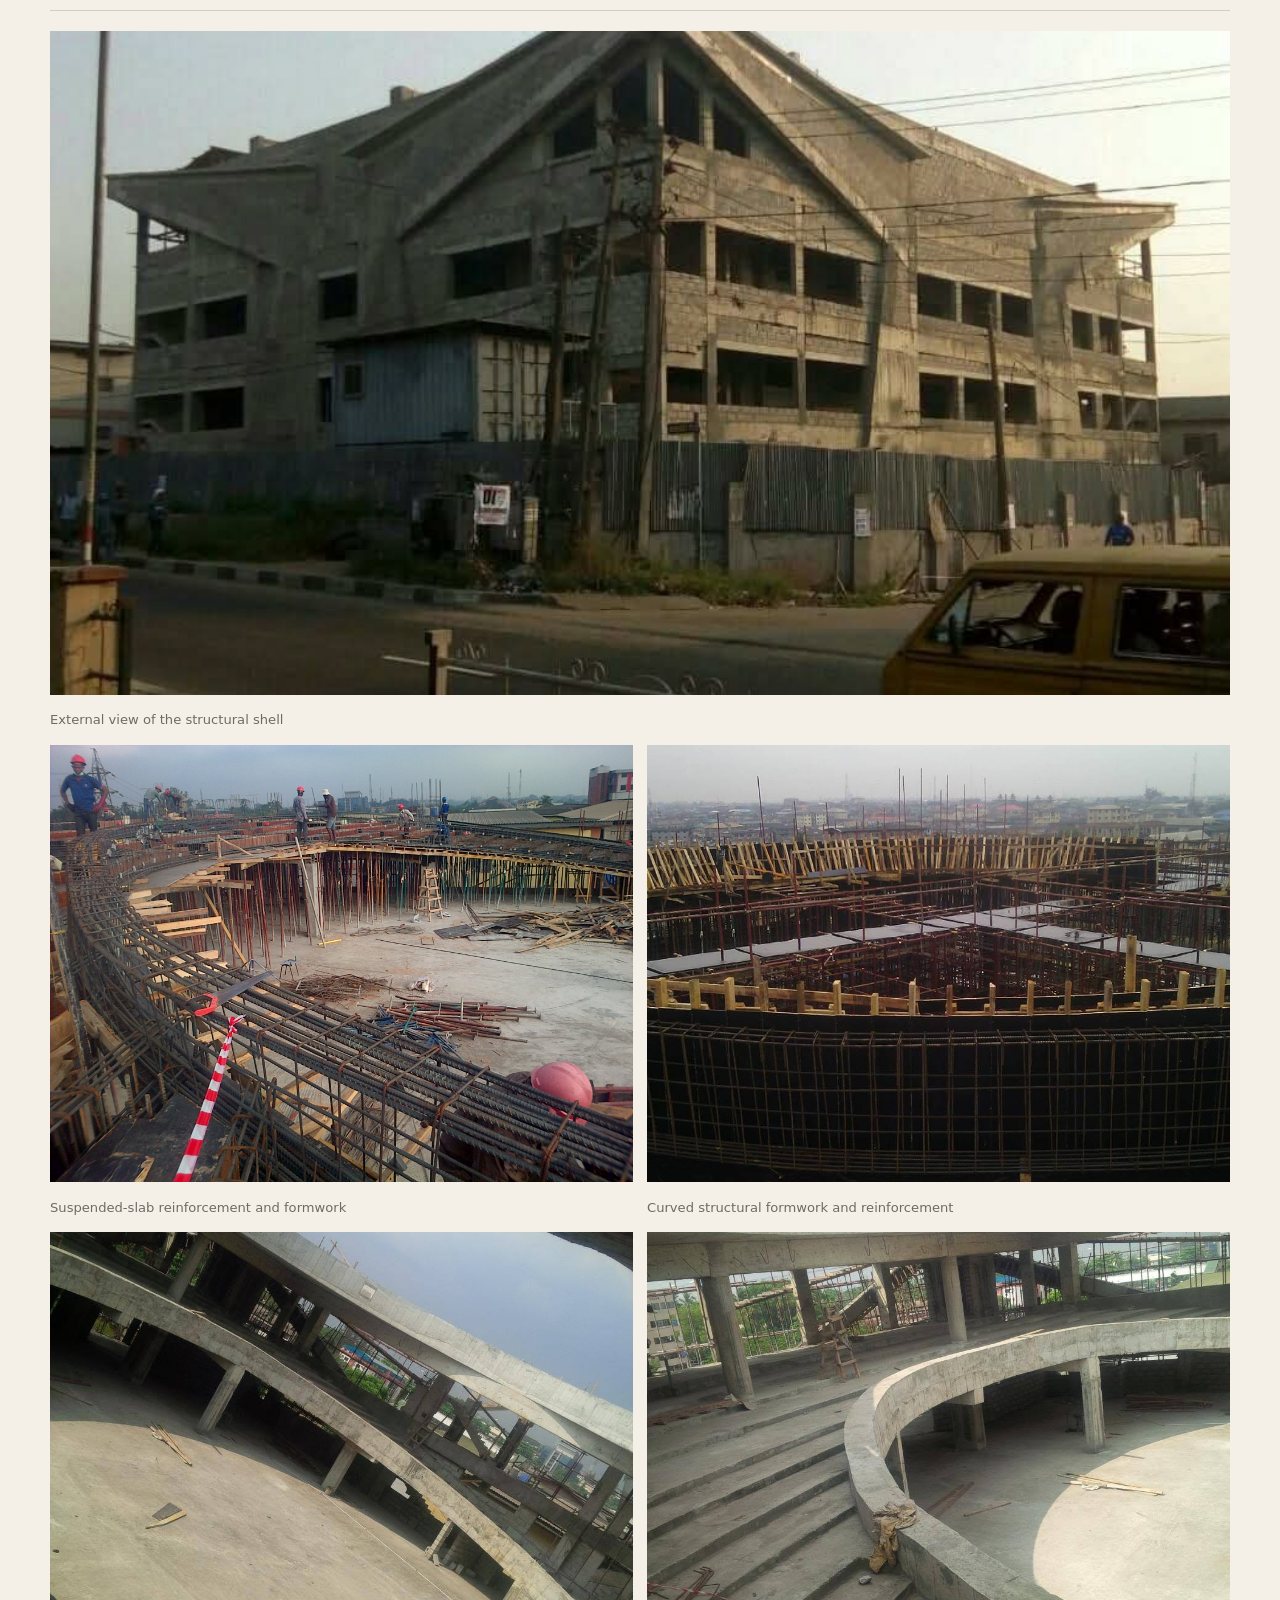
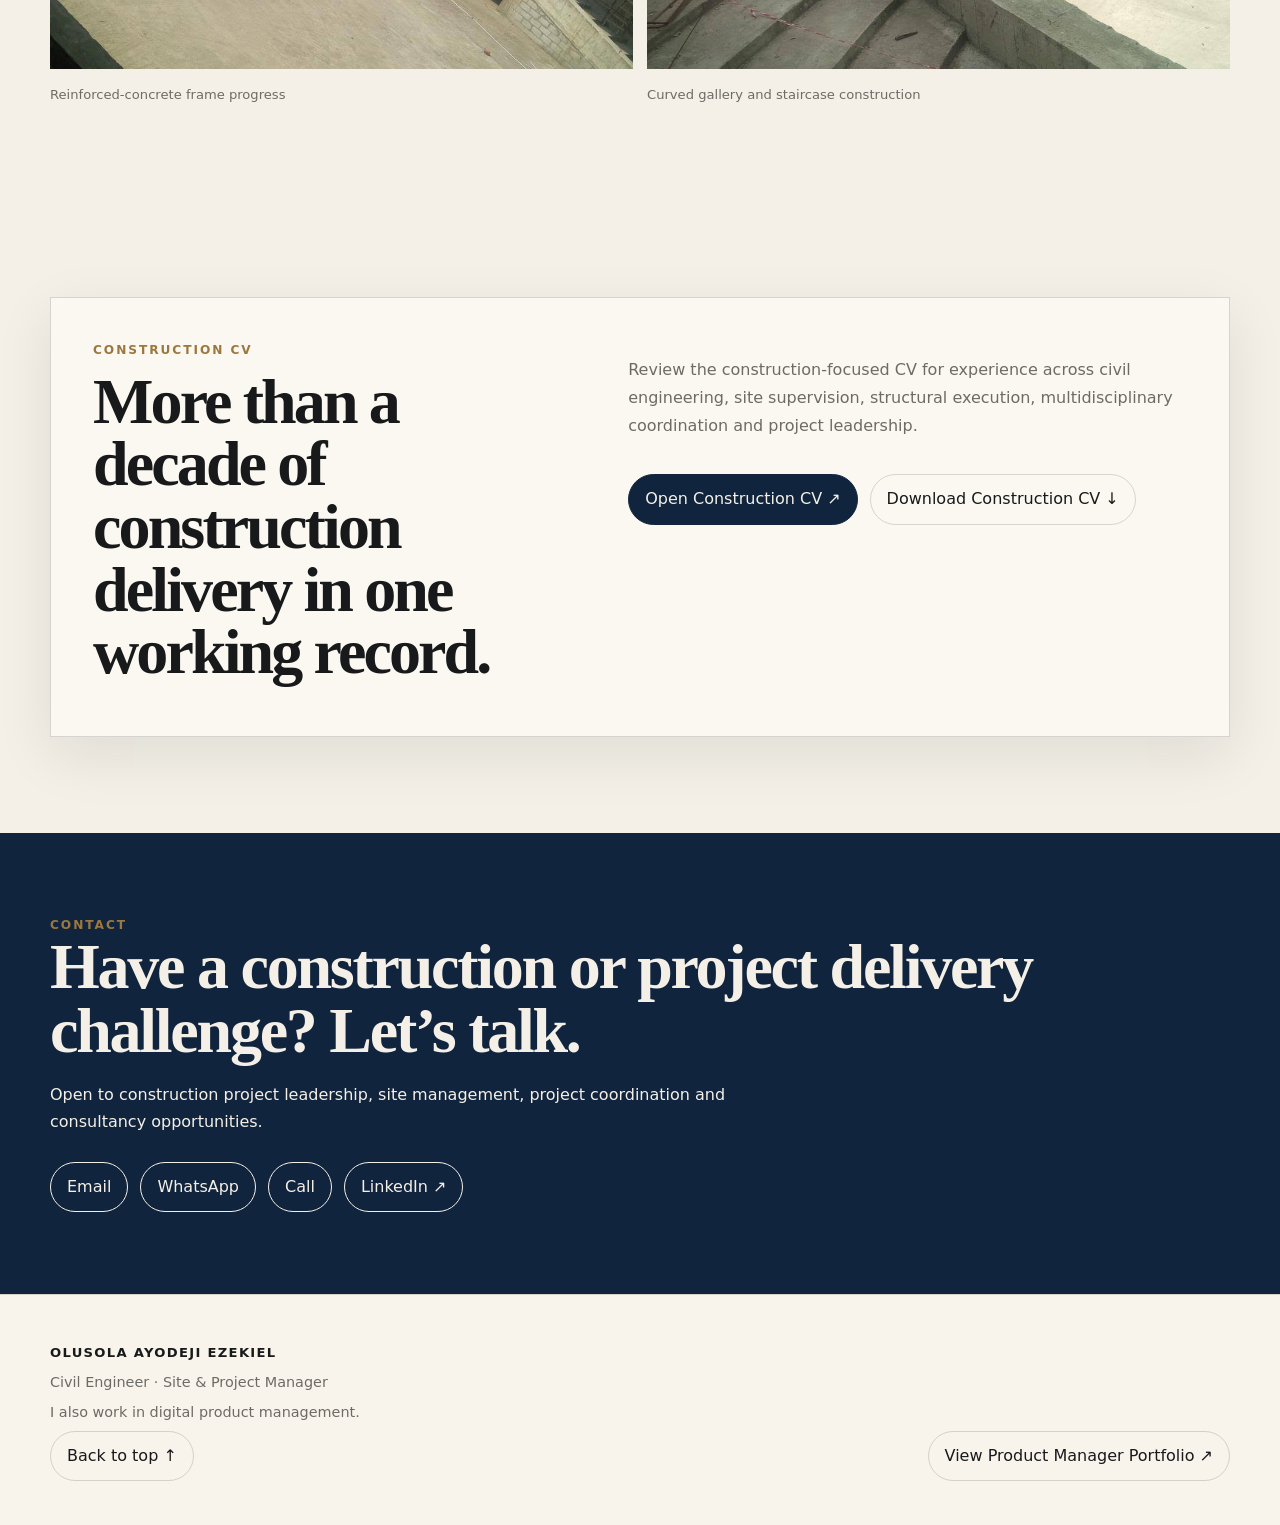
==== commit 31947bee: "Add Jubilee Chalet project cover" ====
--- a/index.html
+++ b/index.html
@@ -116,7 +116,7 @@
     <p>Renovation and repair works within a hospitality and residential environment, requiring existing-condition assessment, coordination of corrective works and controlled execution within an established property.</p>
     <p><strong>View Project Case Study ↗</strong></p>
   </div>
-  <div class="placeholder">Video walkthrough available<br>Open the case study to watch ▶</div>
+  <img class="card-image" loading="lazy" decoding="async" src="assets/jubilee-chalet-poster.jpg" alt="Jubilee Chalet residential and hospitality property in Epe, Lagos">
 </a>
 <a class="project-card" href="projects/kolapo-lawson-residence.html">
   <div class="num">06</div>
--- a/assets/styles.css
+++ b/assets/styles.css
@@ -10,8 +10,9 @@
 .nav{min-height:76px;display:flex;align-items:center;gap:28px}.brand{display:flex;flex-direction:column;margin-right:auto;line-height:1.2}.brand strong{font-size:.86rem;letter-spacing:.11em}.brand small{margin-top:4px;color:var(--muted);font-size:.76rem}
 .navlinks{display:flex;gap:22px;align-items:center;font-size:.84rem;font-weight:600}.navlinks a{transition:.2s}.navlinks a:hover{color:var(--gold)}.pill{display:inline-flex;align-items:center;gap:8px;border:1px solid var(--line);padding:11px 16px;border-radius:999px}.primary{background:var(--navy);color:var(--bg);border-color:var(--navy)}html[data-theme="dark"] .primary{color:#0c1624;background:#f3eee3}
 .theme{width:42px;height:42px;border-radius:50%;border:1px solid var(--line);background:transparent;color:var(--ink);cursor:pointer}
-.hero{padding:96px 0 54px}.hero-grid{display:grid;grid-template-columns:1.45fr .55fr;gap:72px;align-items:end}.hero h1{font-family:Georgia,"Times New Roman",serif;font-size:clamp(3.4rem,6.6vw,7rem);line-height:.94;letter-spacing:-.05em;margin:20px 0 28px;max-width:940px}.hero h1 em{font-weight:400;color:var(--gold)}.hero-intro{max-width:760px;font-size:1.08rem;line-height:1.75;color:var(--muted)}.hero-actions{display:flex;gap:12px;flex-wrap:wrap;margin-top:34px}
+.hero{padding:48px 0 54px}.hero-grid{display:grid;grid-template-columns:1.45fr .55fr;gap:72px;align-items:end}.hero h1{font-family:Georgia,"Times New Roman",serif;font-size:clamp(3.4rem,6.6vw,7rem);line-height:.94;letter-spacing:-.05em;margin:20px 0 28px;max-width:940px}.hero h1 em{font-weight:400;color:var(--gold)}.hero-intro{max-width:760px;font-size:1.08rem;line-height:1.75;color:var(--muted)}.hero-actions{display:flex;gap:12px;flex-wrap:wrap;margin-top:34px}
 .hero-aside{border-top:1px solid var(--line);padding-top:18px}.hero-aside strong{display:block;font-size:1.8rem;font-family:Georgia,serif}.hero-aside p{margin:2px 0 20px;color:var(--muted)}
+.hero-cover{position:relative;margin:52px 0 0;overflow:hidden;background:var(--card);box-shadow:var(--shadow)}.hero-cover img{display:block;width:100%;aspect-ratio:21/9;object-fit:cover;object-position:center 48%}.hero-cover::after{content:"";position:absolute;inset:42% 0 0;background:linear-gradient(to bottom,transparent,rgba(8,15,24,.8));pointer-events:none}.hero-cover figcaption{position:absolute;z-index:1;left:28px;right:28px;bottom:24px;display:flex;align-items:end;justify-content:space-between;gap:24px;color:#fff}.hero-cover figcaption span{font-size:.72rem;font-weight:800;letter-spacing:.14em;text-transform:uppercase}.hero-cover figcaption strong{font-family:Georgia,"Times New Roman",serif;font-size:1.35rem;line-height:1.15}
 .cred{display:grid;grid-template-columns:repeat(3,1fr);border-top:1px solid var(--line);border-bottom:1px solid var(--line);margin-top:72px}.cred div{padding:28px 28px 28px 0;border-right:1px solid var(--line)}.cred div+div{padding-left:28px}.cred div:last-child{border-right:0}.cred b{display:block;font-family:Georgia,serif;font-size:1.35rem;line-height:1.2;letter-spacing:-.02em}.cred span{display:block;margin-top:7px;color:var(--muted);font-size:.82rem;line-height:1.5}
 .section{padding:96px 0}.section-head{display:grid;grid-template-columns:1fr 1fr;gap:60px;margin-bottom:42px}.section h2,.project-hero h1{font-family:Georgia,"Times New Roman",serif;font-size:clamp(2.6rem,5vw,5rem);line-height:.98;letter-spacing:-.045em;margin:10px 0}.section-head p{color:var(--muted);max-width:620px}
 .profile-copy{display:grid;grid-template-columns:.9fr 1.1fr;gap:84px;align-items:start}.profile-copy .lead{font-family:Georgia,"Times New Roman",serif;font-size:1.55rem;line-height:1.45;letter-spacing:-.02em;color:var(--ink)}.profile-copy p{color:var(--muted);line-height:1.8}.principles{display:grid;grid-template-columns:repeat(2,1fr);gap:1px;background:var(--line);border:1px solid var(--line);margin-top:52px}.principle{background:var(--surface);padding:34px 30px;min-height:210px}.principle span{color:var(--gold);font-weight:800;font-size:.78rem;letter-spacing:.12em}.principle h3{margin:28px 0 10px;font-family:Georgia,"Times New Roman",serif;font-size:1.35rem;line-height:1.2}.principle p{margin:0;color:var(--muted);font-size:.94rem;line-height:1.7}
@@ -27,8 +28,8 @@
 .gallery{display:grid;grid-template-columns:repeat(2,1fr);gap:14px}.gallery figure{margin:0}.gallery img{width:100%;aspect-ratio:4/3;object-fit:cover;cursor:zoom-in;background:var(--card)}.gallery figcaption{font-size:.82rem;color:var(--muted);margin-top:6px}.gallery figure:first-child{grid-column:span 2}.gallery figure:first-child img{aspect-ratio:16/9}
 .project-pagination{display:grid;grid-template-columns:1fr auto 1fr;border-top:1px solid var(--line);padding-top:28px;gap:12px}.project-pagination a:last-child{text-align:right}
 .modal{position:fixed;inset:0;background:rgba(0,0,0,.88);display:none;place-items:center;z-index:100;padding:28px}.modal.open{display:grid}.modal img{max-width:min(1200px,95vw);max-height:88vh;object-fit:contain}.modal button{position:absolute;right:22px;top:22px;width:46px;height:46px;border-radius:50%;border:1px solid rgba(255,255,255,.4);background:transparent;color:#fff;font-size:1.4rem;cursor:pointer} body:has(.modal.open){overflow:hidden}
-@media(max-width:900px){.navlinks a:not(:first-child):not(.nav-keep){display:none}.hero-grid,.section-head,.profile-copy,.about-box,.case-grid{grid-template-columns:1fr}.hero{padding-top:62px}.hero h1{font-size:clamp(3rem,11vw,5.8rem)}.hero-aside{display:grid;grid-template-columns:repeat(2,1fr);gap:18px;margin-top:12px}.cred{grid-template-columns:1fr}.cred div{border-right:0;border-bottom:1px solid var(--line);padding:22px 0!important}.cred div:last-child{border-bottom:0}.project-card{grid-template-columns:56px 1fr;gap:24px;padding:30px}.project-card .num{font-size:1.15rem}.project-card h3{font-size:1.95rem}.project-card .card-image,.project-card .placeholder{grid-column:1/-1;margin-top:4px}.card-image{aspect-ratio:16/9}.progression{grid-template-columns:1fr}.case-nav{position:static;display:grid;grid-template-columns:repeat(2,1fr);gap:8px}.case-nav a{border:1px solid var(--line);padding:10px}.scope-list{grid-template-columns:1fr}.about-box{gap:34px}}
-@media(max-width:600px){.wrap{width:min(100% - 24px,1180px)}.nav{min-height:64px}.brand strong{font-size:.74rem;letter-spacing:.08em}.brand small{font-size:.68rem}.navlinks{gap:10px}.nav-keep{display:none}.theme{width:38px;height:38px}.hero{padding-top:46px}.hero h1{font-size:clamp(2.8rem,13vw,4.5rem);line-height:.96}.hero-intro{font-size:1rem;line-height:1.7}.hero-actions,.cta-actions{display:grid}.pill{justify-content:center;width:100%}.section{padding:74px 0}.section h2,.project-hero h1{font-size:clamp(2.35rem,11vw,3.8rem)}.profile-copy{gap:34px}.profile-copy .lead{font-size:1.3rem}.principles{grid-template-columns:1fr}.principle{min-height:auto;padding:28px 24px}.project-card{grid-template-columns:42px 1fr;gap:16px;padding:26px 18px}.project-card .num{font-size:1rem}.project-card h3{font-size:1.7rem}.meta{font-size:.68rem}.card-image{aspect-ratio:4/3}.gallery{grid-template-columns:1fr}.gallery figure:first-child{grid-column:auto}.gallery figure:first-child img,.gallery img{aspect-ratio:4/3}.footer-grid{grid-template-columns:1fr}.project-pagination{grid-template-columns:1fr}.project-pagination a:last-child{text-align:left}}
+@media(max-width:900px){.navlinks a:not(:first-child):not(.nav-keep){display:none}.hero-grid,.section-head,.profile-copy,.about-box,.case-grid{grid-template-columns:1fr}.hero{padding-top:40px}.hero h1{font-size:clamp(3rem,11vw,5.8rem)}.hero-aside{display:none}.cred{grid-template-columns:1fr}.cred div{border-right:0;border-bottom:1px solid var(--line);padding:22px 0!important}.cred div:last-child{border-bottom:0}.project-card{grid-template-columns:56px 1fr;gap:24px;padding:30px}.project-card .num{font-size:1.15rem}.project-card h3{font-size:1.95rem}.project-card .card-image,.project-card .placeholder{grid-column:1/-1;margin-top:4px}.card-image{aspect-ratio:16/9}.progression{grid-template-columns:1fr}.case-nav{position:static;display:grid;grid-template-columns:repeat(2,1fr);gap:8px}.case-nav a{border:1px solid var(--line);padding:10px}.scope-list{grid-template-columns:1fr}.about-box{gap:34px}}
+@media(max-width:600px){.wrap{width:min(100% - 32px,1180px)}.nav{min-height:64px}.brand strong{font-size:.74rem;letter-spacing:.08em}.brand small{font-size:.68rem}.navlinks{gap:10px}.nav-keep{display:none}.theme{width:38px;height:38px}.eyebrow{font-size:.7rem;letter-spacing:.12em;line-height:1.6}.hero{padding:30px 0 40px}.hero h1{font-size:clamp(2.5rem,11vw,3.65rem);line-height:.98;margin:16px 0 24px}.hero-intro{font-size:.98rem;line-height:1.75;margin:0 0 18px}.hero-actions,.cta-actions{display:grid;gap:10px}.hero-actions{margin-top:28px}.pill{justify-content:center;width:100%;padding:12px 14px}.hero-cover{margin-top:32px}.hero-cover img{aspect-ratio:16/10}.hero-cover figcaption{left:16px;right:16px;bottom:14px;display:block}.hero-cover figcaption span{display:block;margin-bottom:5px;font-size:.64rem}.hero-cover figcaption strong{font-size:1.05rem}.cred{margin-top:32px}.cred div{padding:18px 0!important}.cred b{font-size:1.08rem}.cred span{margin-top:4px}.section{padding:68px 0}.section h2,.project-hero h1{font-size:clamp(2.25rem,10vw,3.5rem)}.section-head{gap:24px;margin-bottom:34px}.profile-copy{gap:30px}.profile-copy .lead{font-size:1.3rem}.principles{grid-template-columns:1fr}.principle{min-height:auto;padding:28px 24px}.project-card{display:block;padding:26px 20px}.project-card .num{display:block;font-size:.82rem;margin-bottom:14px}.project-card h3{font-size:1.75rem;margin-top:8px}.project-card .card-image,.project-card .placeholder{margin-top:22px}.meta{font-size:.68rem}.card-image{aspect-ratio:16/10}.project-hero{padding:54px 0 30px}.case-nav{grid-template-columns:1fr}.case-content h2{font-size:2.05rem;line-height:1.08}.gallery{grid-template-columns:1fr}.gallery figure:first-child{grid-column:auto}.gallery figure:first-child img,.gallery img{aspect-ratio:4/3}.footer-grid{grid-template-columns:1fr}.project-pagination{grid-template-columns:1fr}.project-pagination a:last-child{text-align:left}}
 .project-pagination a{min-height:46px;padding:10px 12px;border-radius:999px;transition:background .2s ease,color .2s ease}
 .project-pagination a:hover{background:var(--card);color:var(--gold)}
 .project-pagination a:focus-visible{outline:2px solid var(--gold);outline-offset:3px}
@@ -65,6 +66,3 @@
 .project-video video{display:block;width:min(100%,430px);aspect-ratio:9/16;max-height:78vh;object-fit:contain;margin:0 auto;background:#050505;border:1px solid var(--line);border-radius:4px;box-shadow:var(--shadow)}
 .project-video figcaption{text-align:center;margin-top:10px}
 
-
-
-
